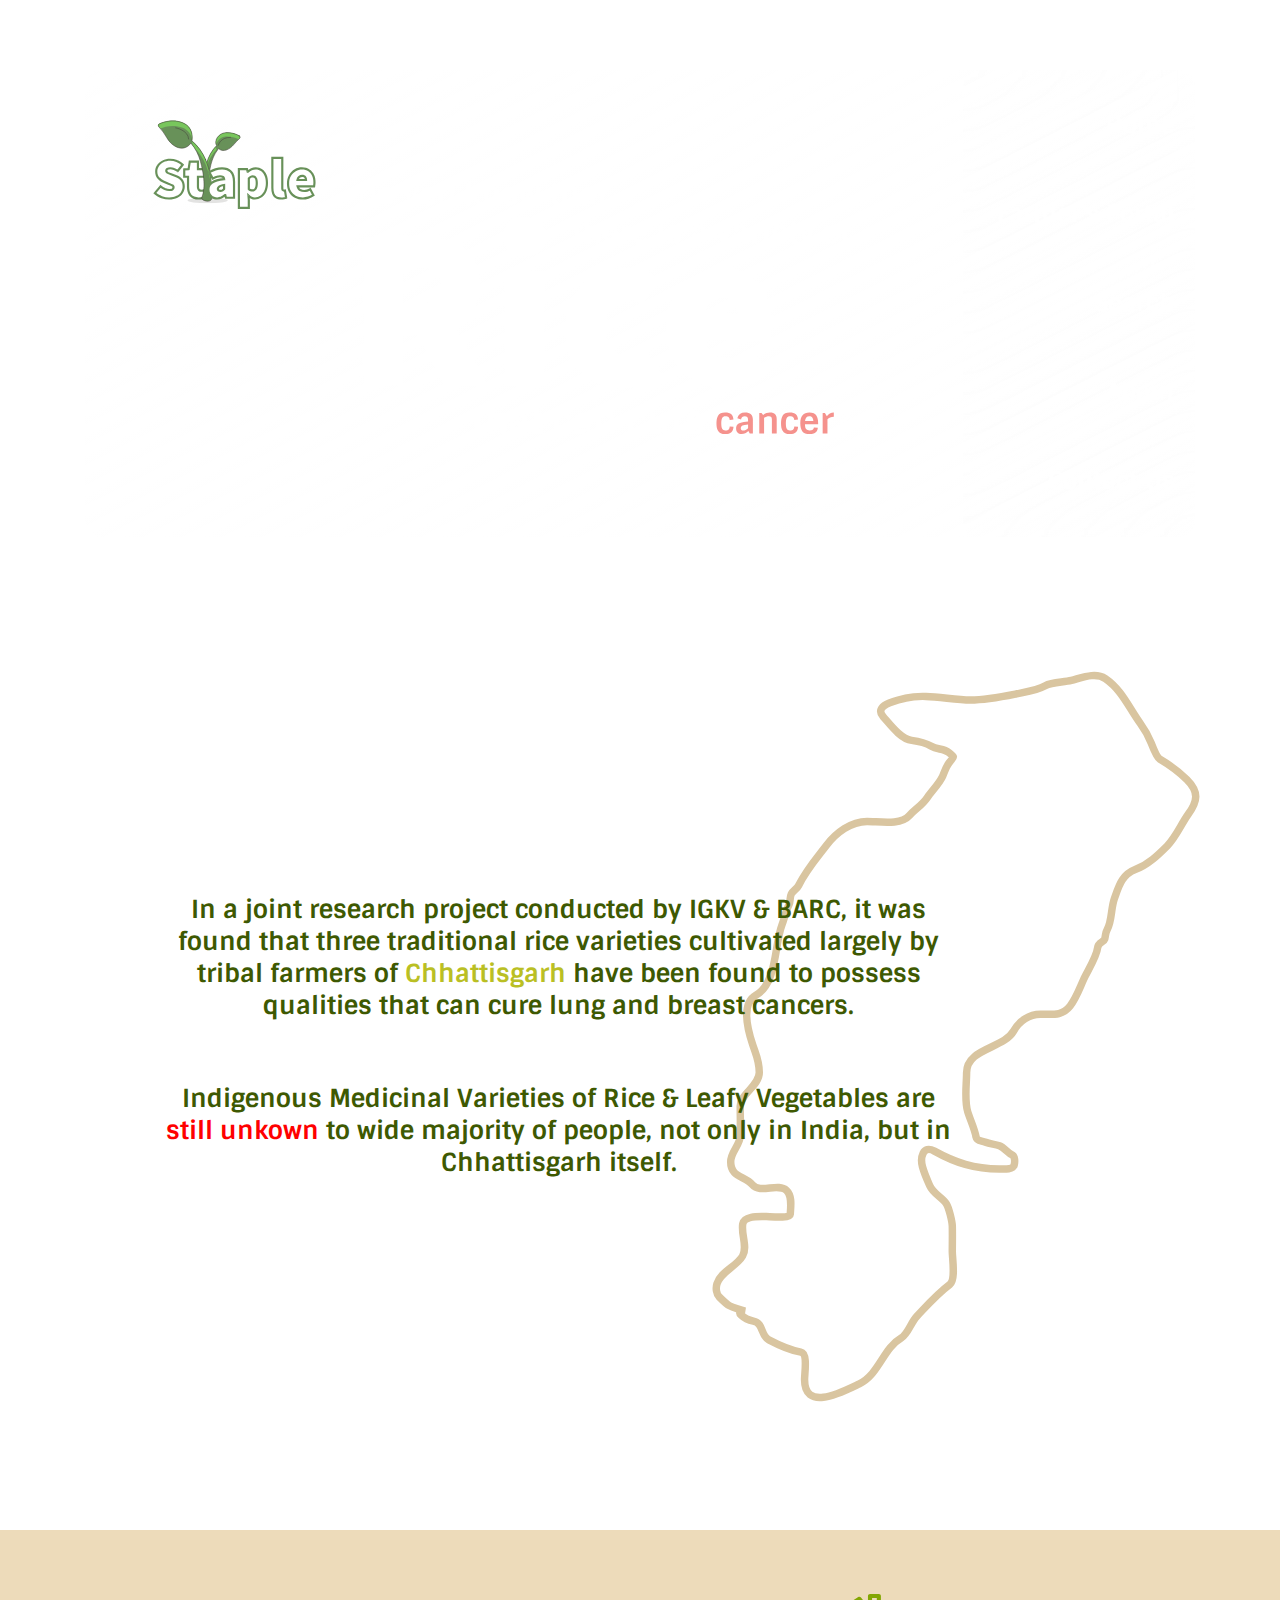
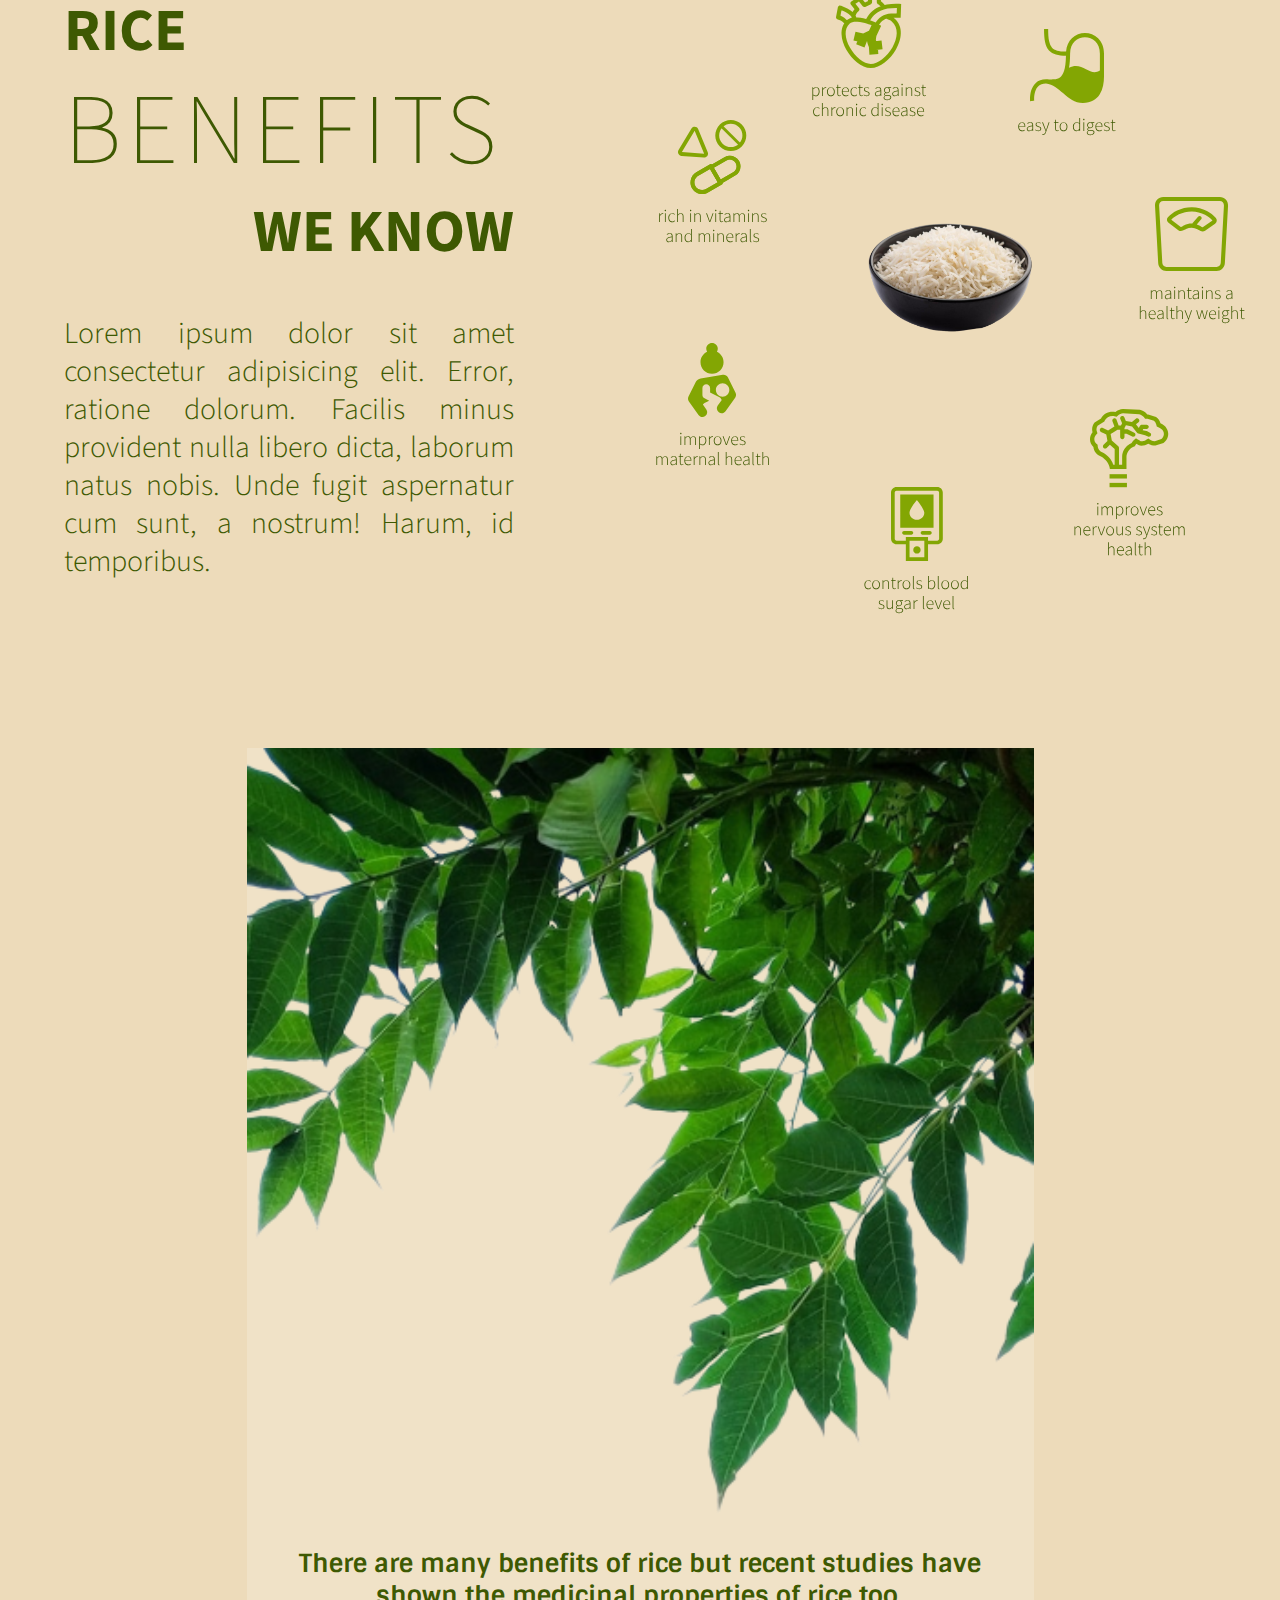
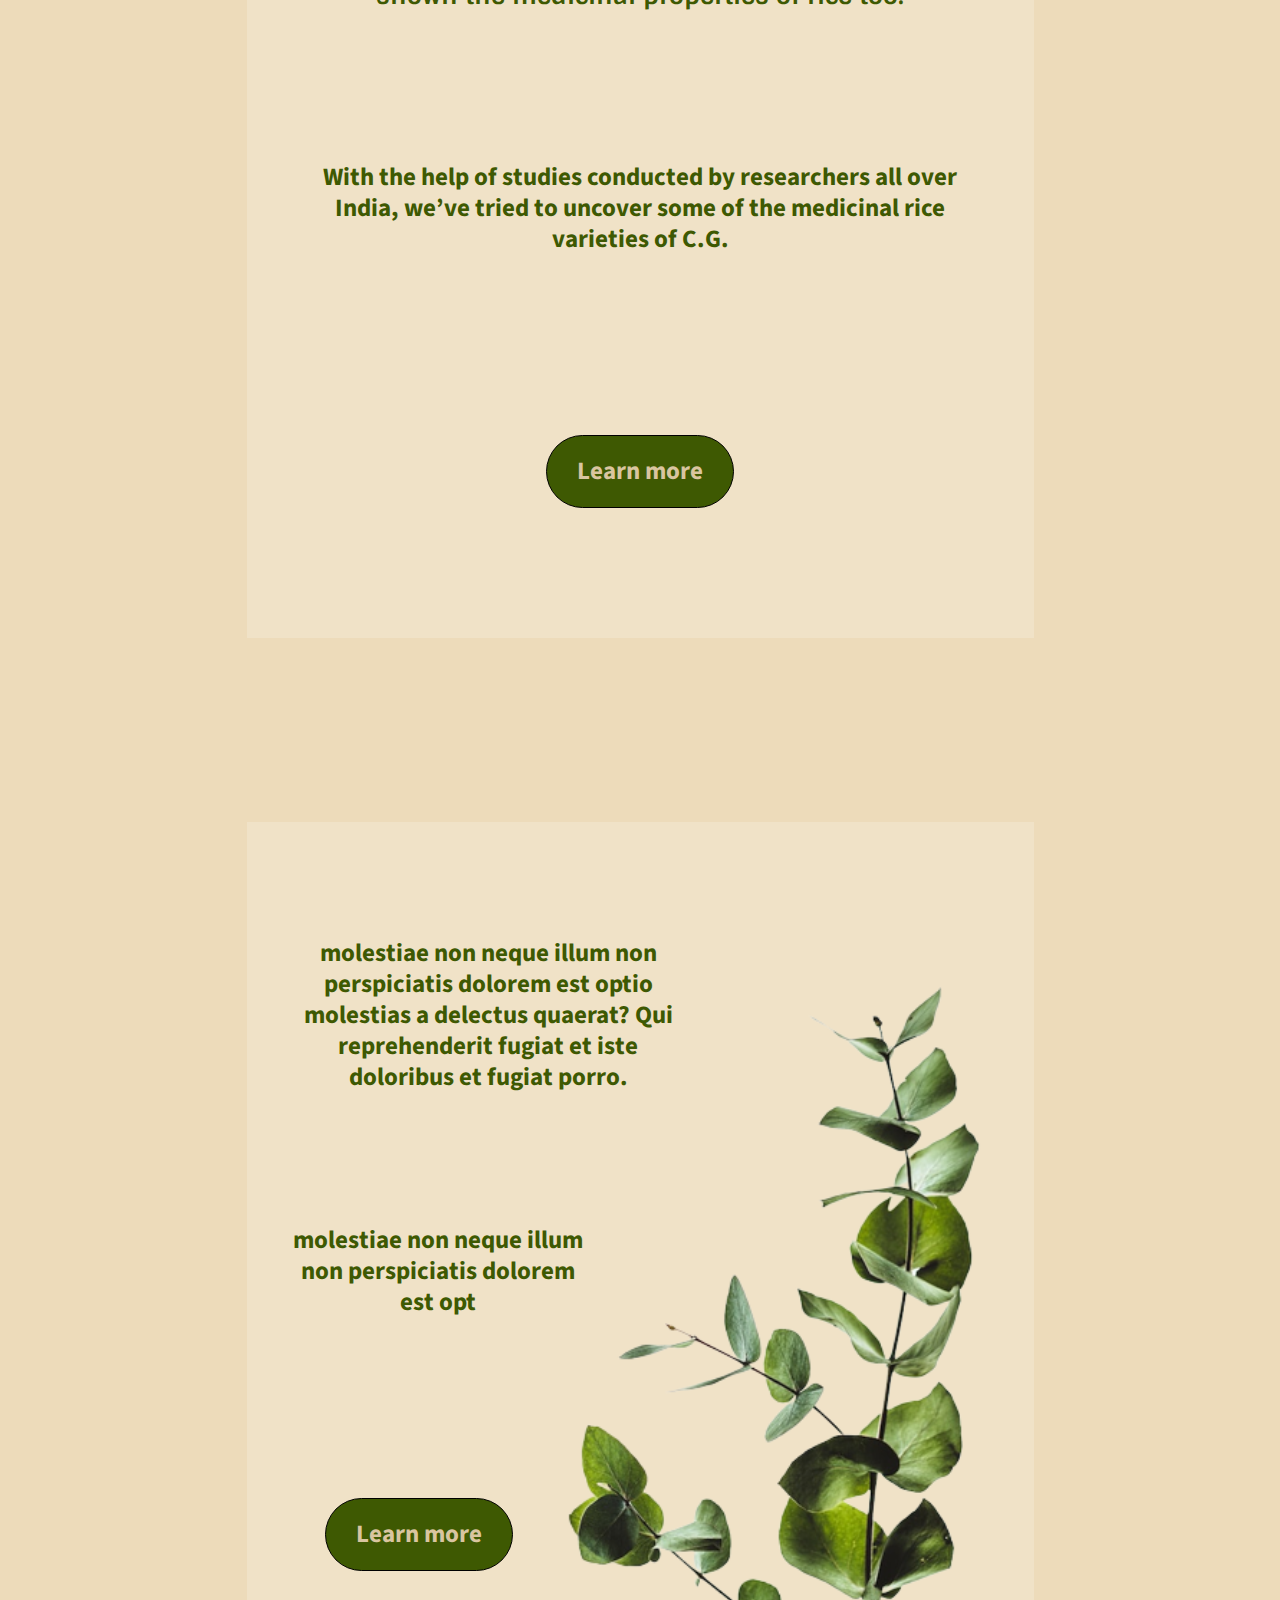
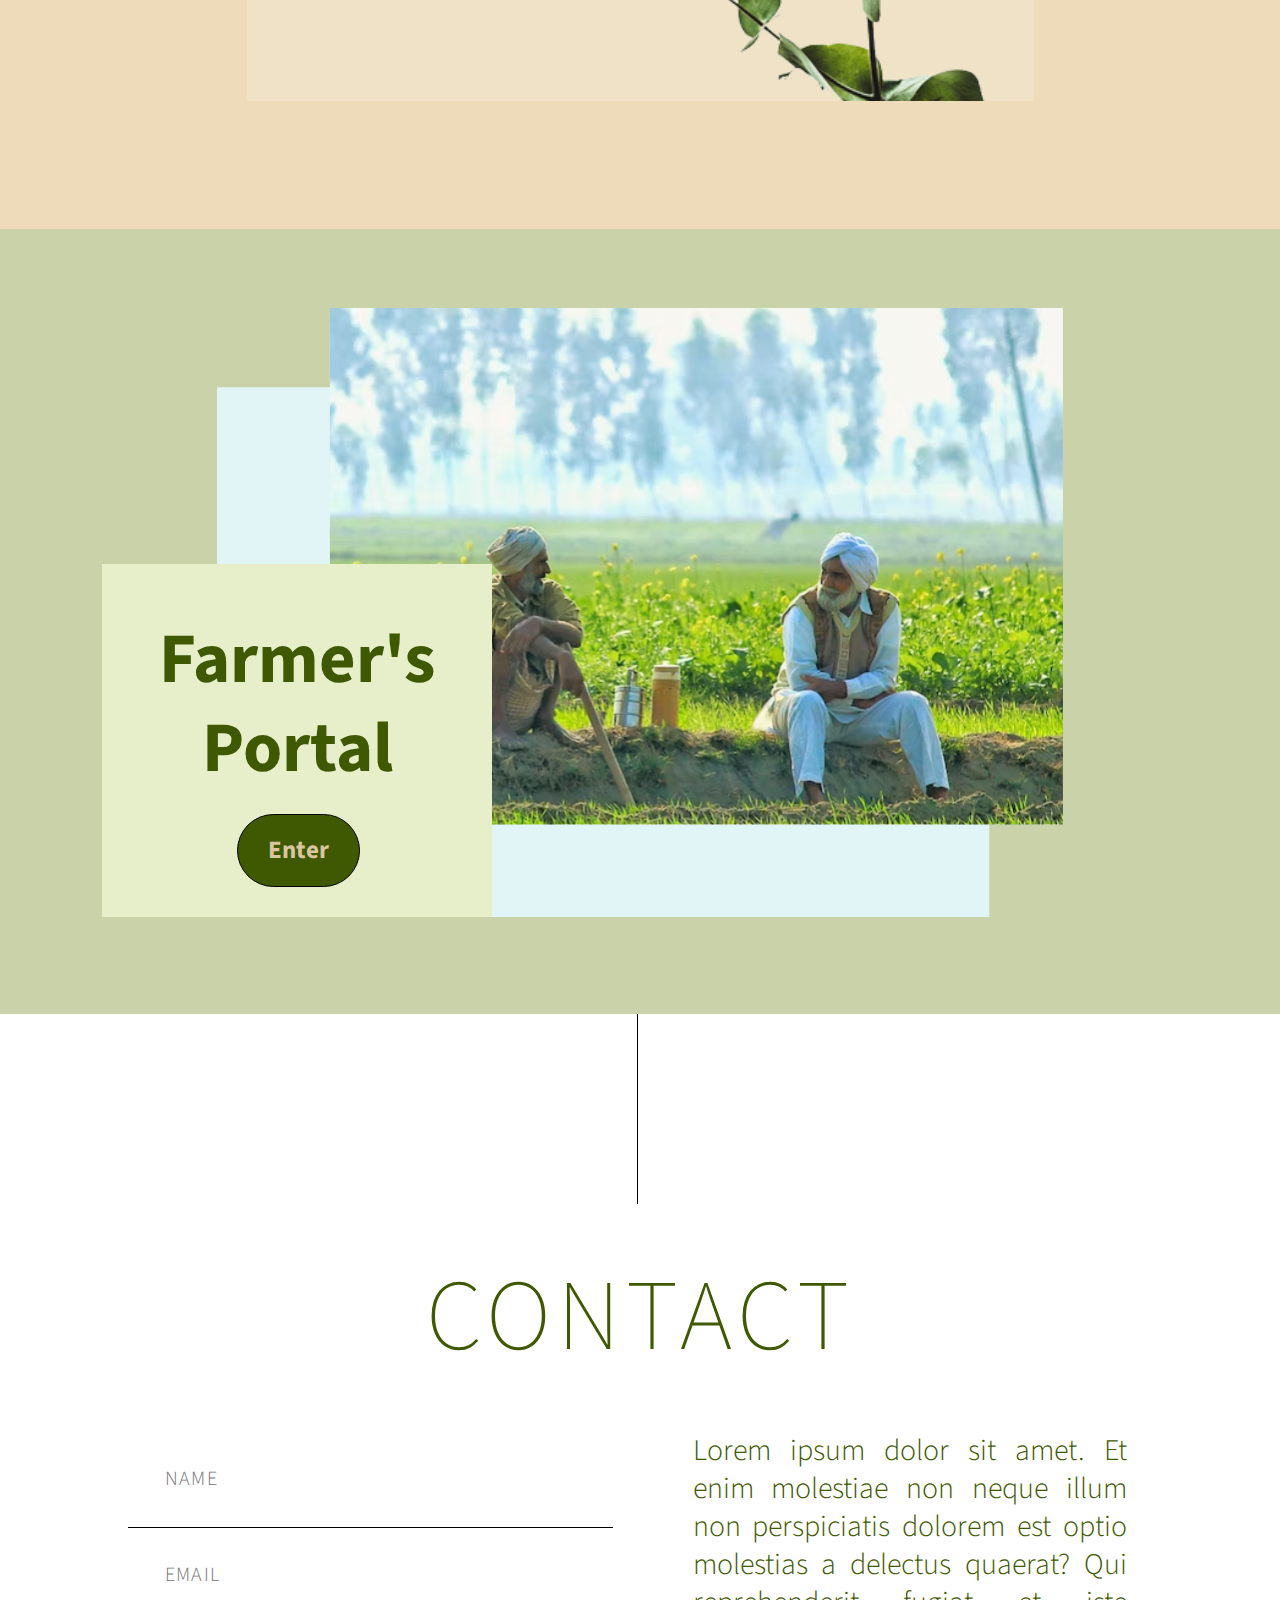
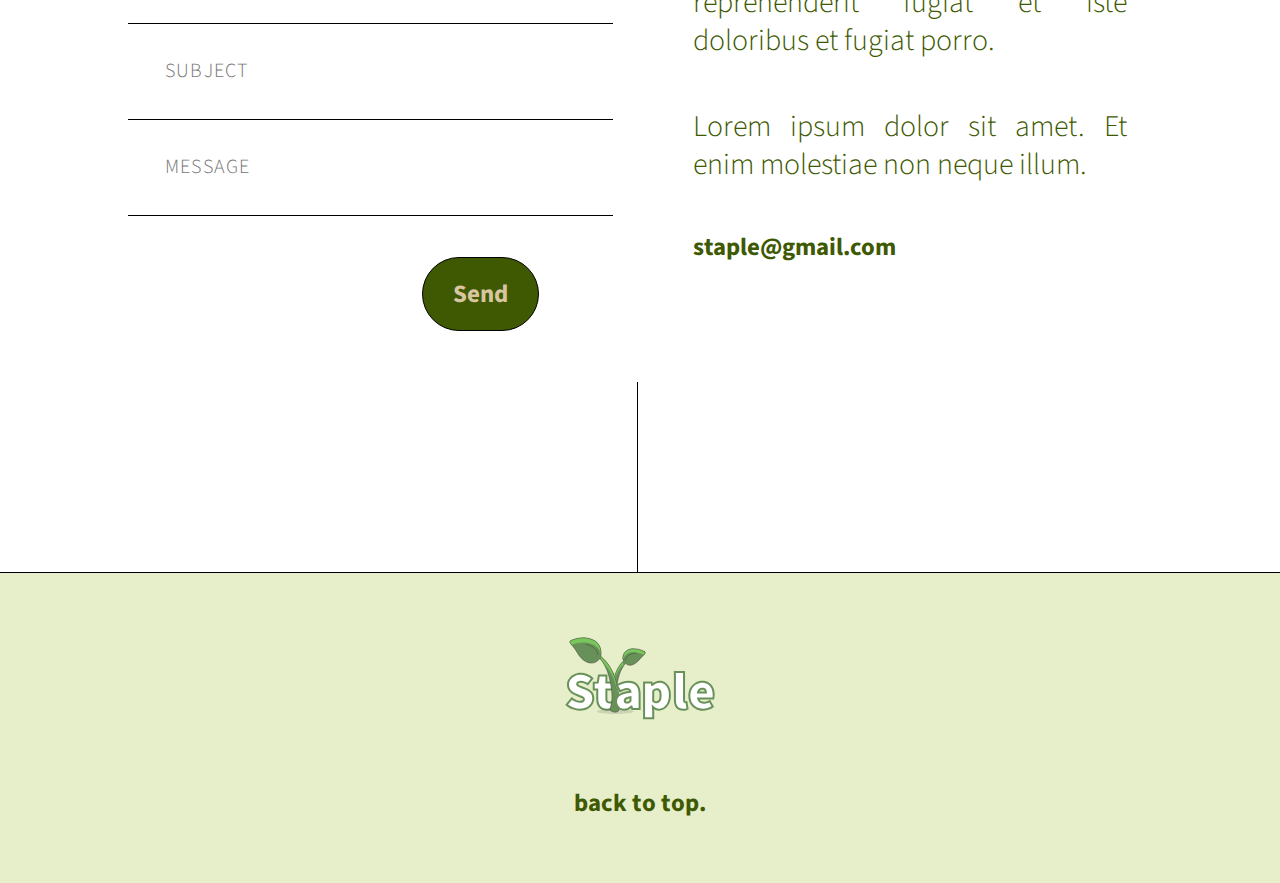
==== index.html @ 041068bc "Update index.html" ====
<!DOCTYPE html>
<html lang="en">
  <head>
    <meta charset="UTF-8" />
    <meta http-equiv="X-UA-Compatible" content="IE=edge" />
    <meta name="viewport" content="width=device-width, initial-scale=1.0" />
    <title>Staple</title>
    <link rel="stylesheet" href="style.css" />
  </head>
  <body>
    <header>
      <div class="header">
        <img src="images/main-icon.svg" alt="main-icon" class="main-icon" />
        <img src="/images/main-text.svg" alt="main-text" class="main-text" />
        <nav class="index-nav">
          <ul>
            <li><a href="#">Home</a></li>
            <li><a href="#">Farmer's Portal</a></li>
            <li><a href="#">Search</a></li>
            <li><a href="#">About</a></li>
            <li><a href="#">Contact Us</a></li>
          </ul>
        </nav>
      </div>
    </header>
    <section class="index-sec-1">
      <p>
        In a joint research project conducted by IGKV & BARC, it was found that
        three traditional rice varieties cultivated largely by tribal farmers of
        <span style="color: #babf24">Chhattisgarh</span> have been found to
        possess qualities that can cure lung and breast cancers.
      </p>
      <p>
        Indigenous Medicinal Varieties of Rice & Leafy Vegetables are
        <span style="color: #ff0000">still unkown</span> to wide majority of
        people, not only in India, but in Chhattisgarh itself.
      </p>
    </section>
    <section class="index-sec-2">
      <div>
        <h2>Rice</h2>
        <h3>Benefits</h3>
        <h2 style="text-align: right">We know</h2>
        <p>
          Lorem ipsum dolor sit amet consectetur adipisicing elit. Error,
          ratione dolorum. Facilis minus provident nulla libero dicta, laborum
          natus nobis. Unde fugit aspernatur cum sunt, a nostrum! Harum, id
          temporibus.
        </p>
      </div>
      <div>
        <img src="/images/benefits.svg" alt="benefits" />
        <img src="/images/rice-bowl.png" alt="rice-bowl" />
      </div>
    </section>
    <section class="index-sec-3">
      <div>
        <p>
          There are many benefits of rice but recent studies have shown the
          medicinal properties of rice too.
        </p>
        <p>
          With the help of studies conducted by researchers all over India,
          we’ve tried to uncover some of the medicinal rice varieties of C.G.
        </p>
        <a href="#" class="index-sec-3-btn"><button>Learn more</button></a>
      </div>
      <div>
        <p>
          molestiae non neque illum non perspiciatis dolorem est optio molestias
          a delectus quaerat? Qui reprehenderit fugiat et iste doloribus et
          fugiat porro.
        </p>
        <p>molestiae non neque illum non perspiciatis dolorem est opt</p>
        <a href="#" class="index-sec-3-btn" style="margin-left: 10%"
          ><button>Learn more</button></a
        >
      </div>
    </section>
    <section class="index-sec-4">
      <div>
        <h6>Farmer's Portal</h6>
        <a href="#" class="index-sec-4-btn"><button>Enter</button></a>
      </div>
    </section>
    <section class="index-sec-5">
      <div class="vl"></div>
      <h5>Contact</h5>
      <div class="contact-form">
        <form action="">
          <input type="text" placeholder="name" />
          <input type="email" placeholder="email" />
          <input type="text" placeholder="subject" />
          <input type="text" placeholder="message" />
          <button type="submit">Send</button>
        </form>
        <article>
          <p>
            Lorem ipsum dolor sit amet. Et enim molestiae non neque illum non
            perspiciatis dolorem est optio molestias a delectus quaerat? Qui
            reprehenderit fugiat et iste doloribus et fugiat porro.
          </p>
          <p>Lorem ipsum dolor sit amet. Et enim molestiae non neque illum.</p>
          <strong>staple@gmail.com</strong>
        </article>
      </div>
      <div class="vl"></div>
    </section>
    <section class="footer">
      <img src="/images/main-icon.svg" alt="main-icon" />
      <div>
        <a href="#">back to top.</a>
      </div>
    </section>
  </body>
</html>
---- style.css ----
@import url('https://fonts.googleapis.com/css2?family=Sintony:wght@400;700&family=Source+Sans+Pro:wght@200;300;400;600;700;900&display=swap');

/* font-family: 'Sintony', sans-serif;
font-family: 'Source Sans Pro', sans-serif; */

:root {
    --text-color: #3E5902;
    --cream-bg: #EDDBBA;
    --text-font-sans-pro: 'Source Sans Pro', sans-serif;
    --text-font-sintony: 'Sintony', sans-serif;
    --green-bg: #CAD2AA;
    --light-green-bg: #E6EECA;
}

* {
    margin: 0;
    padding: 0;
}

html {
    box-sizing: border-box;
    color: var(--text-color);
    overflow-x: hidden;
    scroll-behavior: smooth;
}

header {
    background-image: url(https://images.unsplash.com/photo-1621394988863-117a9fc6e77f?ixlib=rb-1.2.1&ixid=MnwxMjA3fDB8MHxwaG90by1wYWdlfHx8fGVufDB8fHx8&auto=format&fit=crop&w=1032&q=80);
    background-repeat: no-repeat;
    background-size: cover;
    background-position: center;
    padding: 70px 85px;
    margin-bottom: 5%;
}

.header {
    background: linear-gradient(152.97deg, rgba(255, 255, 255, 0.2) 0%, rgba(255, 255, 255, 0) 100%);
    backdrop-filter: blur(21px);
    border-radius: 16px;
    display: flex;
    justify-content: space-around;
    padding-left: 38px;
    padding-right: 0;
    align-items: flex-start;
}

.main-icon {
    flex-grow: 0.5;
    padding: 50px 30px;
}

.main-text {
    flex-grow: 4;
    align-self: center;
    margin: 0 auto;
}

.index-nav {
    background: linear-gradient(152.97deg, rgba(255, 255, 255, 0.2) 0%, rgba(255, 255, 255, 0) 100%);
    backdrop-filter: blur(21px);
    border-radius: 16px;
    flex-grow: 1;
    width: 207px;
    justify-items: right;
}

.index-nav ul,
.med-rice-nav ul,
.portal-header nav ul {
    display: grid;
    list-style: none;
    grid-gap: 58px;
    text-align: right;
    padding: 40px 20px 40px 0;
}

.index-nav a,
.med-rice-nav a,
.portal-header a {
    text-decoration: none;
    color: #ffffff;
    font-family: var(--text-font-sintony);
    font-style: normal;
    font-weight: 700;
    font-size: 23.5576px;
    line-height: 31px;
}


.index-nav a:hover,
.med-rice-nav a:hover,
.portal-header a:hover {
    font-size: 25px;
}

.index-sec-1 {
    font-family: var(--text-font-sintony);
    font-style: normal;
    font-weight: 700;
    font-size: 24.7231px;
    line-height: 32px;
    text-align: center;
    background: url(/images/cg-map.svg);
    background-repeat: no-repeat;
    background-size: contain;
    background-position: 712px;
    padding: 15% 10%;
    margin-bottom: 10%;
}

.index-sec-1 p {
    padding: 3%;
    max-width: 800px;
}

.index-sec-2 {
    display: flex;
    justify-content: space-between;
    background-color: var(--cream-bg);
    padding: 5%;
    padding-right: 2%;
    font-family: var(--text-font-sans-pro);
}

.index-sec-2 div:first-child {
    padding-right: 5%;
}

.index-sec-2 h2 {
    font-style: normal;
    font-weight: 700;
    font-size: 60px;
    line-height: 75px;
    text-transform: uppercase;
}

.index-sec-2 h3 {
    font-style: normal;
    font-weight: 200;
    font-size: 100px;
    line-height: 126px;
    letter-spacing: 0.06em;
    text-transform: uppercase;
}

.index-sec-2 p {
    font-style: normal;
    font-weight: 300;
    font-size: 30px;
    line-height: 38px;
    text-align: justify;
    padding-top: 10%;
    max-width: 450px;
}

img[alt="benefits"] {
    min-width: 500px;
    height: auto;
    width: 100%;
}

img[alt="rice-bowl"] {
    position: absolute;
    top: 190px;
    left: 170px;
    width: 264px;
    height: auto;
    /* 
    use this with media queries
    top: 140px;
    left: 110px;
    width: 264px;
    height: auto; */
    animation-name: float;
    animation-timing-function: ease-in-out;
    animation-duration: 3s;
    animation-iteration-count: infinite;
}

@keyframes float {
    0% {
        transform: translate(0, 0px);
    }

    50% {
        transform: translate(0, 15px);
    }

    100% {
        transform: translate(0, -0px);
    }
}


.index-sec-2 div:last-child {
    position: relative;
}

.index-sec-3 {
    background-color: var(--cream-bg);
    font-family: var(--text-font-sans-pro);
    padding: 5% 0 10% 0;
}

.index-sec-3 div:first-child {
    background: url(/images/med-rice-intro.svg);
    background-repeat: no-repeat;
    background-position-x: center;
    margin: auto;
    max-width: 787px;
    background-color: rgba(255, 255, 255, 0.2);
    display: grid;
    grid-gap: 50px;
    margin-bottom: 184px;
}

.index-sec-3 div:last-child {
    background: url(/images/bhaji-intro.svg);
    background-repeat: no-repeat;
    background-position-x: right;
    background-position-y: bottom;
    background-size: contain;
    margin: auto;
    max-width: 787px;
    background-color: rgba(255, 255, 255, 0.2);
    display: grid;
    grid-gap: 50px;
}

.index-sec-3 div:first-child p:first-child {
    font-style: normal;
    font-weight: 700;
    font-size: 24.72px;
    line-height: 32px;
    text-align: center;
    font-family: var(--text-font-sintony);
    padding: 0 5%;
    padding-top: 800px;
}

.index-sec-3 div:last-child p:first-child {
    font-style: normal;
    font-weight: 700;
    font-size: 25px;
    line-height: 31px;
    text-align: center;
    max-width: 405px;
    font-family: var(--text-font-sans-pro);
    padding: 0 5%;
    padding-top: 116px;
}

.index-sec-3 div:first-child p:nth-child(2) {
    font-style: normal;
    font-weight: 700;
    font-size: 25px;
    line-height: 31px;
    text-align: center;
    font-family: var(--text-font-sans-pro);
    padding: 100px 8% 130px 8%;
}

.index-sec-3 div:last-child p:nth-child(2) {
    font-style: normal;
    font-weight: 700;
    font-size: 25px;
    line-height: 31px;
    max-width: 305px;
    text-align: center;
    font-family: var(--text-font-sans-pro);
    padding: 82px 5% 130px 5%;
}

.index-sec-3-btn {
    margin: auto;
    padding-bottom: 130px;
}

.index-sec-3-btn button:hover {
    cursor: pointer;
    opacity: 80%;
}

.index-sec-3-btn button,
.index-sec-4 button,
.index-sec-5 button {
    font-style: normal;
    font-weight: 700;
    font-size: 25px;
    line-height: 31px;
    text-align: center;
    font-family: var(--text-font-sans-pro);
    color: #D9C5A0;
    background: var(--text-color);
    border: 1px solid #000000;
    border-radius: 66px;
    padding: 20px 30px;
}

.index-sec-4 {
    background: url(/images/portal-intro.svg);
    background-color: var(--green-bg);
    background-repeat: no-repeat;
    background-position: center;
    background-size: contain;
    border-top: 79px solid #CAD2AA;
    border-bottom: 97px solid #CAD2AA;
}

.index-sec-4 div {
    background-color: var(--light-green-bg);
    width: fit-content;
    margin-left: 8%;
    margin-top: 20%;
    height: 353px;
}

.index-sec-4 h6 {
    font-style: normal;
    font-weight: 700;
    font-size: 70.8px;
    line-height: 89px;
    text-align: center;
    font-family: var(--text-font-sans-pro);
    padding: 52px 49px 20px 49px;
    max-width: 292px;
}

.index-sec-4 a {
    margin: auto;
    margin-bottom: 37px;

}

.index-sec-4-btn button:hover {
    opacity: 80%;
    cursor: pointer;
}

.index-sec-4-btn {
    padding-left: 135px;
}

.vl {
    border-left: 1px solid black;
    height: 190px;
    position: relative;
    left: 50%;
    margin-left: -3px;
    top: 0;
}

.index-sec-5 {
    margin: auto;
    padding: 0 10%;
}

.index-sec-5 h5 {
    font-style: normal;
    font-family: var(--text-font-sans-pro);
    text-align: center;
    padding: 5% 0;
    font-weight: 200;
    font-size: 100px;
    line-height: 126px;
    letter-spacing: 0.06em;
    text-transform: uppercase;
}

.index-sec-5 article {
    width: 434px;
}

.index-sec-5 article p {
    font-style: normal;
    font-weight: 300;
    font-size: 30px;
    line-height: 38px;
    text-align: justify;
    font-family: var(--text-font-sans-pro);
    padding-bottom: 48px;
}

.contact-form {
    display: flex;
    gap: 15%;
    padding-bottom: 5%;
}

input {
    background: transparent;
    border: none;
    border-bottom: 1px solid black;
    outline: none;
    padding: 9%;
    font-size: large;
    width: 411px;
    display: block;
    /* margin-bottom: 3%; */
}

::placeholder {
    font-style: normal;
    font-weight: 300;
    font-size: 20px;
    line-height: 25px;
    letter-spacing: 0.06em;
    text-transform: uppercase;
    font-family: var(--text-font-sans-pro)
}

.index-sec-5 button:hover {
    cursor: pointer;
    opacity: 80%;
}

.contact-form button {
    padding-top: 5%;
    margin-top: 10%;
    float: right;
}

.index-sec-5 article strong {
    font-style: normal;
    font-weight: 700;
    font-size: 24.8px;
    line-height: 31px;
    text-transform: lowercase;
    font-family: var(--text-font-sans-pro);
}

.footer {
    background-color: var(--light-green-bg);
    border-top: 1px solid black;
}

.footer img {
    display: block;
    margin-left: auto;
    margin-right: auto;
    padding: 5% 0;
}

.footer div {
    display: flex;
    justify-content: space-around;
    padding: 0 0 5% 0;
}

.footer div a {
    font-style: normal;
    font-weight: 700;
    font-size: 24.8px;
    line-height: 31px;
    text-decoration-line: underline;
    text-transform: lowercase;
    font-family: var(--text-font-sans-pro);
    text-decoration: none;
    color: var(--text-color);
}

.footer div a:hover {
    text-decoration: underline;
}

/* medicinal rice varieties page */

.med-rice-header {
    display: flex;
    justify-content: space-between;
    align-items: flex-start;
    padding: 5%;
}

.med-rice-nav ul li a {
    color: #000000;
}

.med-rice-nav {
    position: fixed;
    left: 1007px;
    width: 207px;
    justify-items: right;
}

.med-rice-main-img {
    display: block;
    margin-left: auto;
    margin-right: auto;
    padding: 30% 0 5% 0;
}

/* portal page */

.portal-header {
    display: flex;
    justify-content: space-around;
    padding: 3%;
}

.portal-header a {
    color: var(--text-color);
}

.portal-nav {
    width: 207px;
    justify-items: right;
}

img[alt='portal-intro'] {
    max-width: 100%;
    height: auto;
}

.portal-header img:first-child {
    align-self: flex-start;
}

.portal-info {
    font-style: normal;
    font-weight: 300;
    font-size: 30px;
    line-height: 38px;
    text-align: justify;
    color: var(--text-color);
    font-family: var(--text-font-sans-pro);
    padding: 100px 208px;
}

/* leafy vegetables page  */

.leaf-veg-sec1, .leaf-veg-sec2 {
    background-color: #F1E2C8;
    max-width: 787px;
    margin-top: 500px;
    margin-left: 15%;
}

.leaf-veg-sec2{
    margin-top: 178px;
    background: url(/images/leaf-veg-sec2-pic.svg);
    background-repeat: no-repeat;
    background-color: #F1E2C8;

}

.leaf-veg-sec1 p:first-child {
    font-style: normal;
    font-weight: 700;
    font-size: 30px;
    line-height: 38px;
    font-family: var(--text-font-sans-pro);
    padding: 5%;
}

.leaf-veg-sec1 p:nth-child(2) {
    font-family: var(--text-font-sans-pro);
    font-style: normal;
    font-weight: 900;
    font-size: 100px;
    line-height: 126px;
    padding: 0 5%;
}

.leaf-veg-sec1 p:nth-child(3),
.leaf-veg-sec1 p:nth-child(4) {
    font-style: normal;
    font-weight: 400;
    font-size: 30px;
    line-height: 38px;
    font-family: var(--text-font-sans-pro);
    padding: 0 5% 5% 5%;
    max-width: 571px;
}

.leaf-veg-sec2 p{
    font-style: normal;
font-weight: 600;
font-size: 30px;
line-height: 54px;
font-family: var(--text-font-sans-pro);
padding: 140px 2% 140px 37%;
max-width: 420px;
}
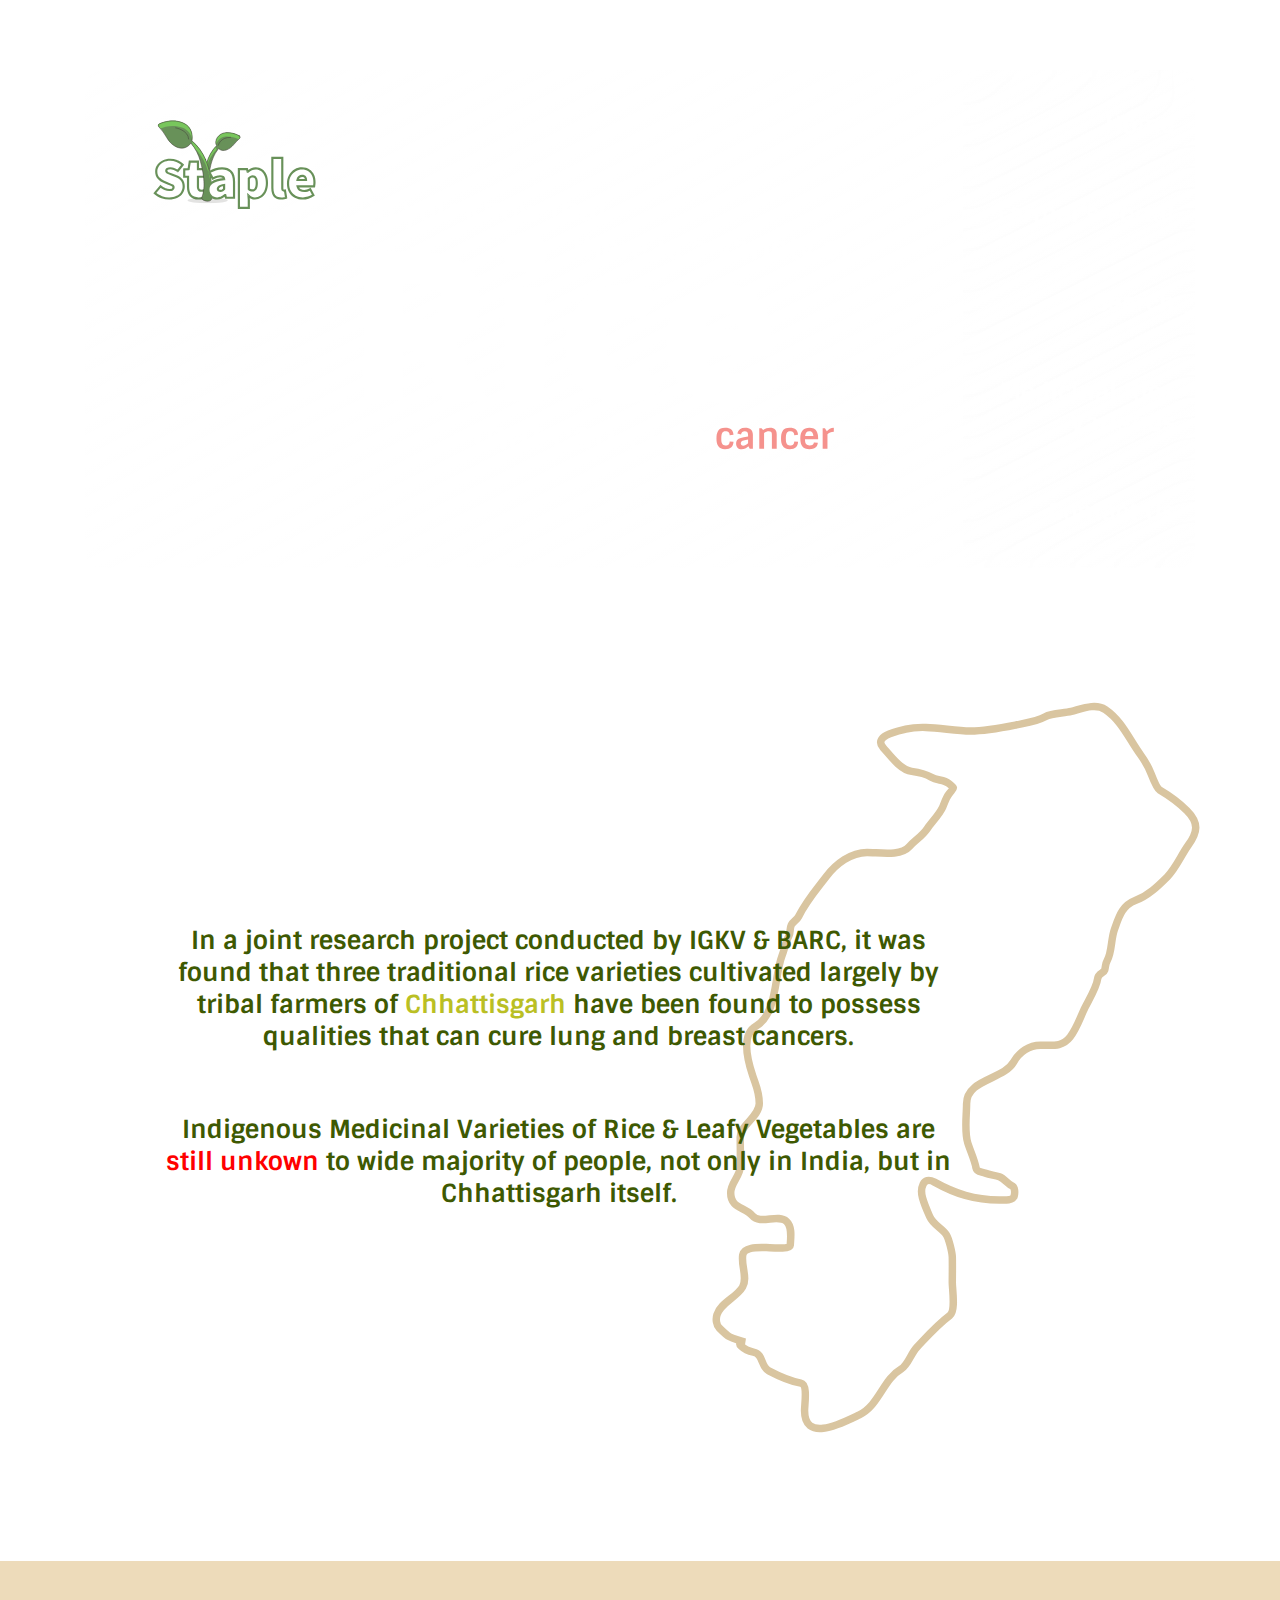
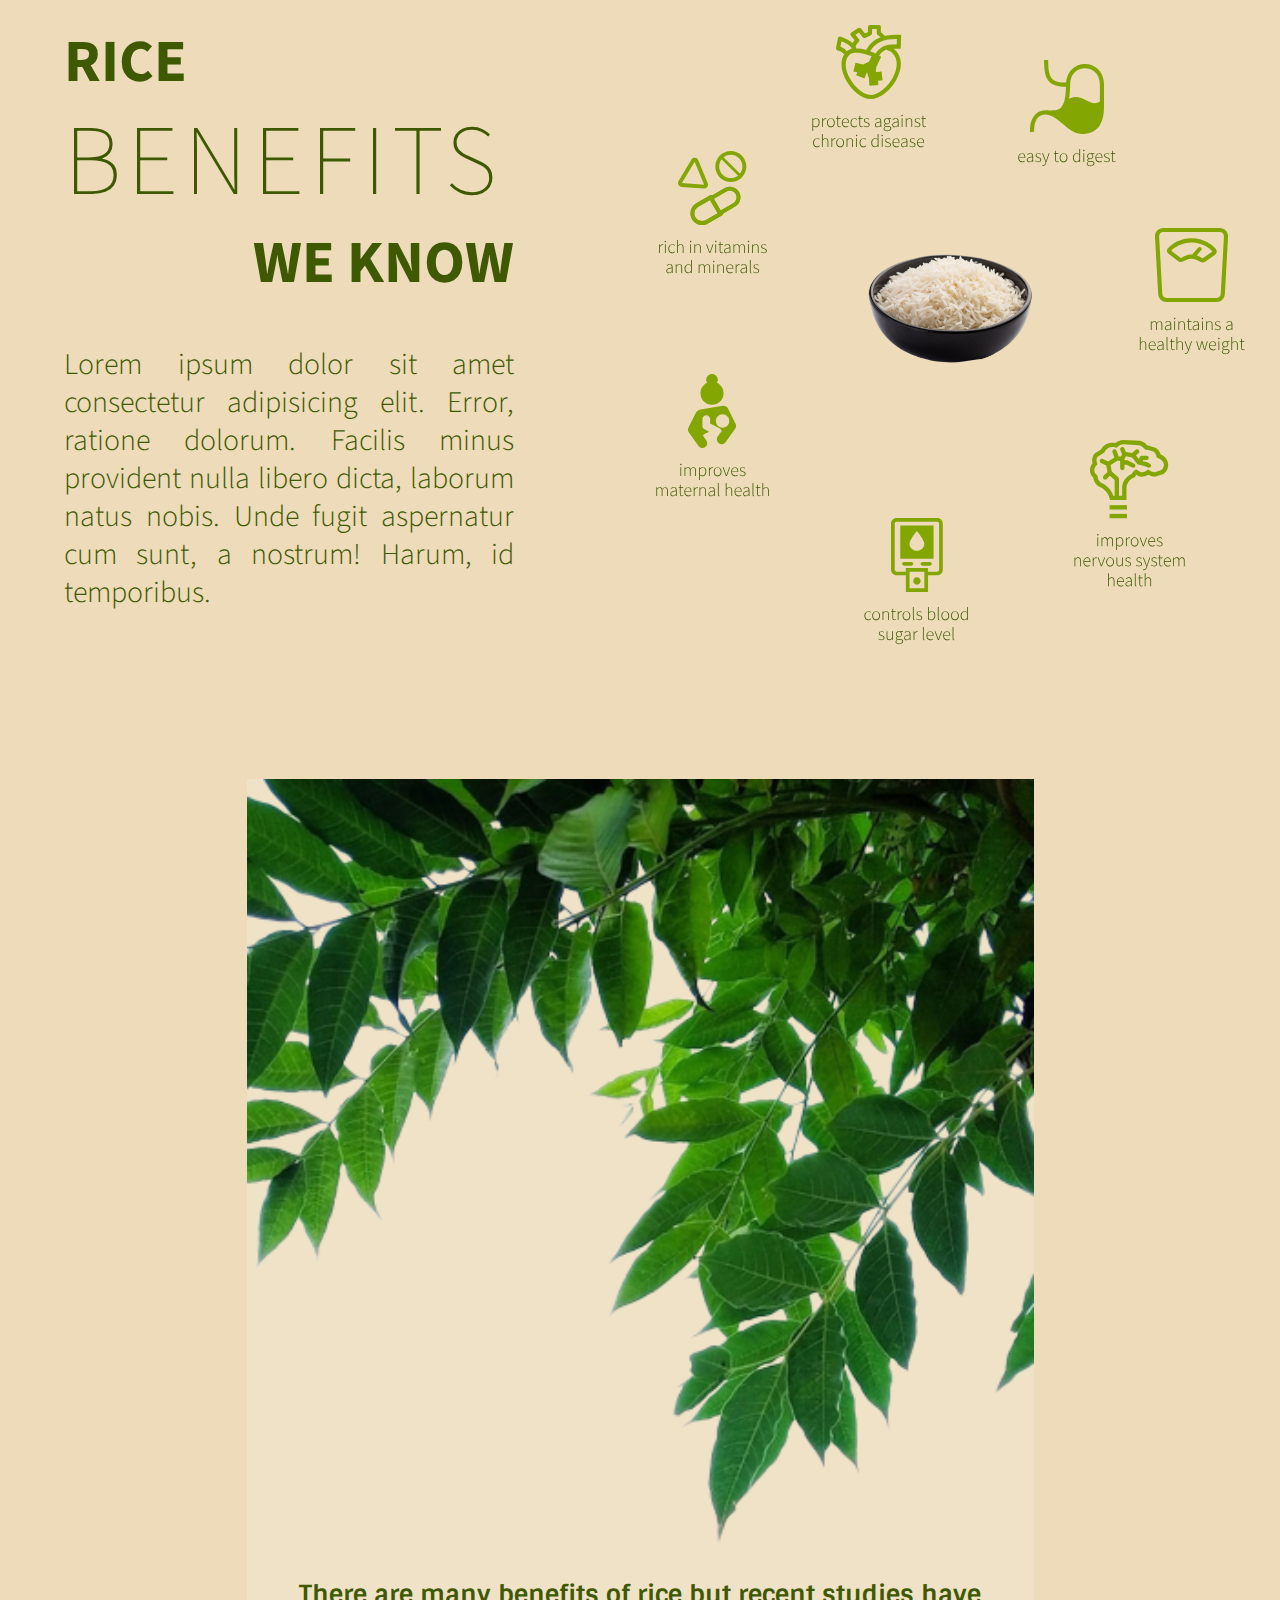
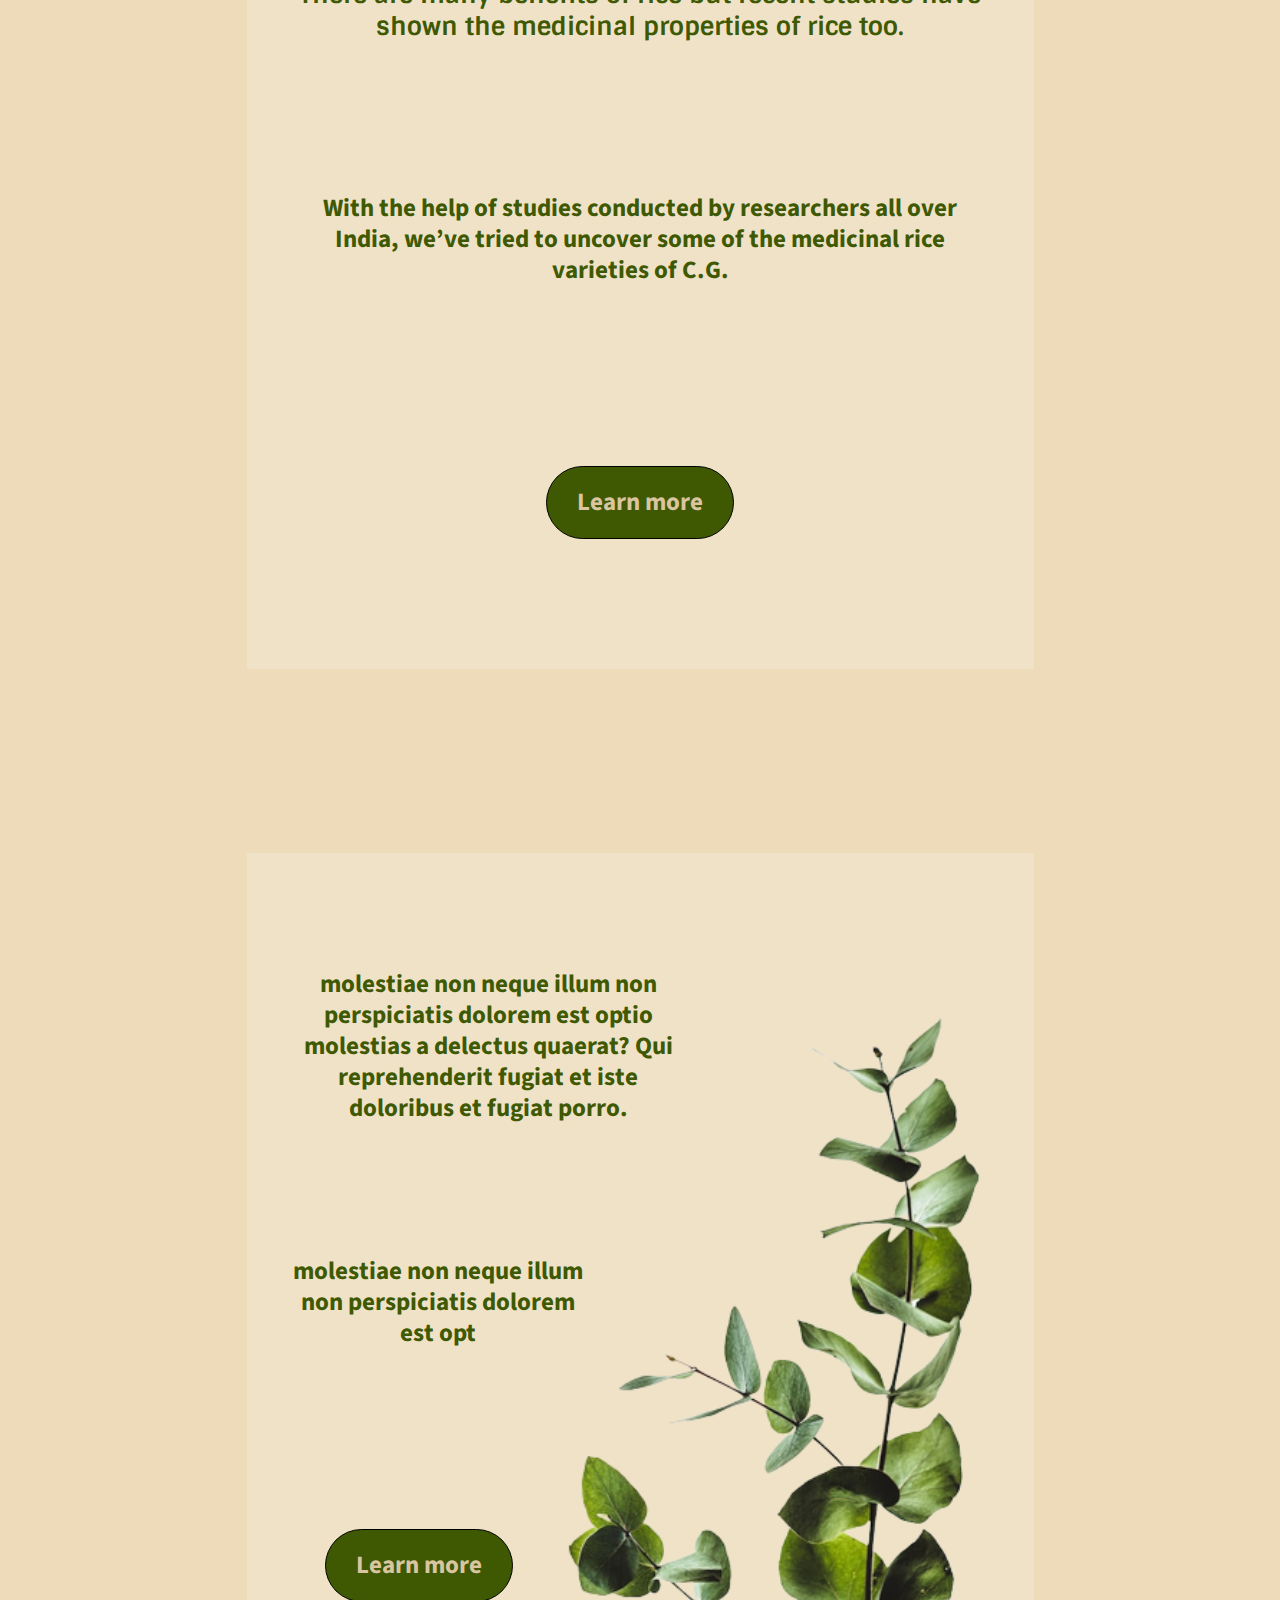
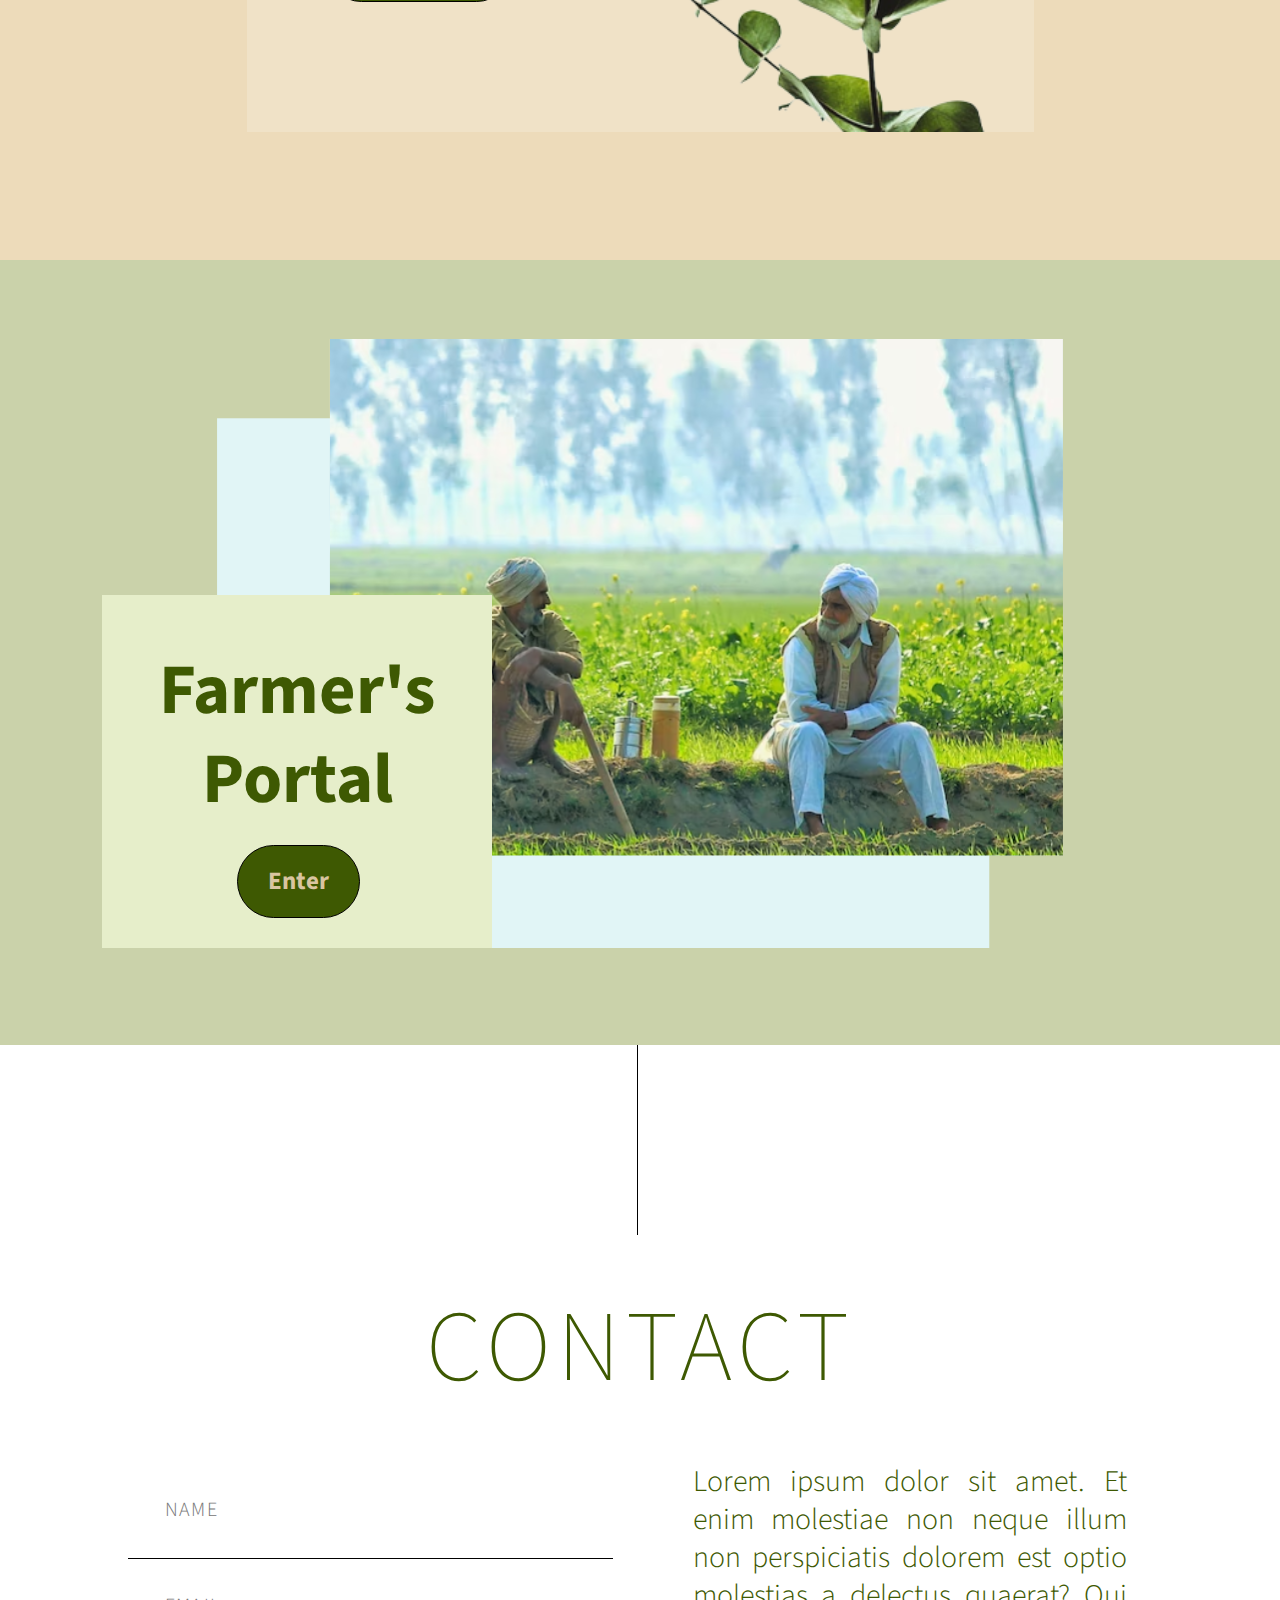
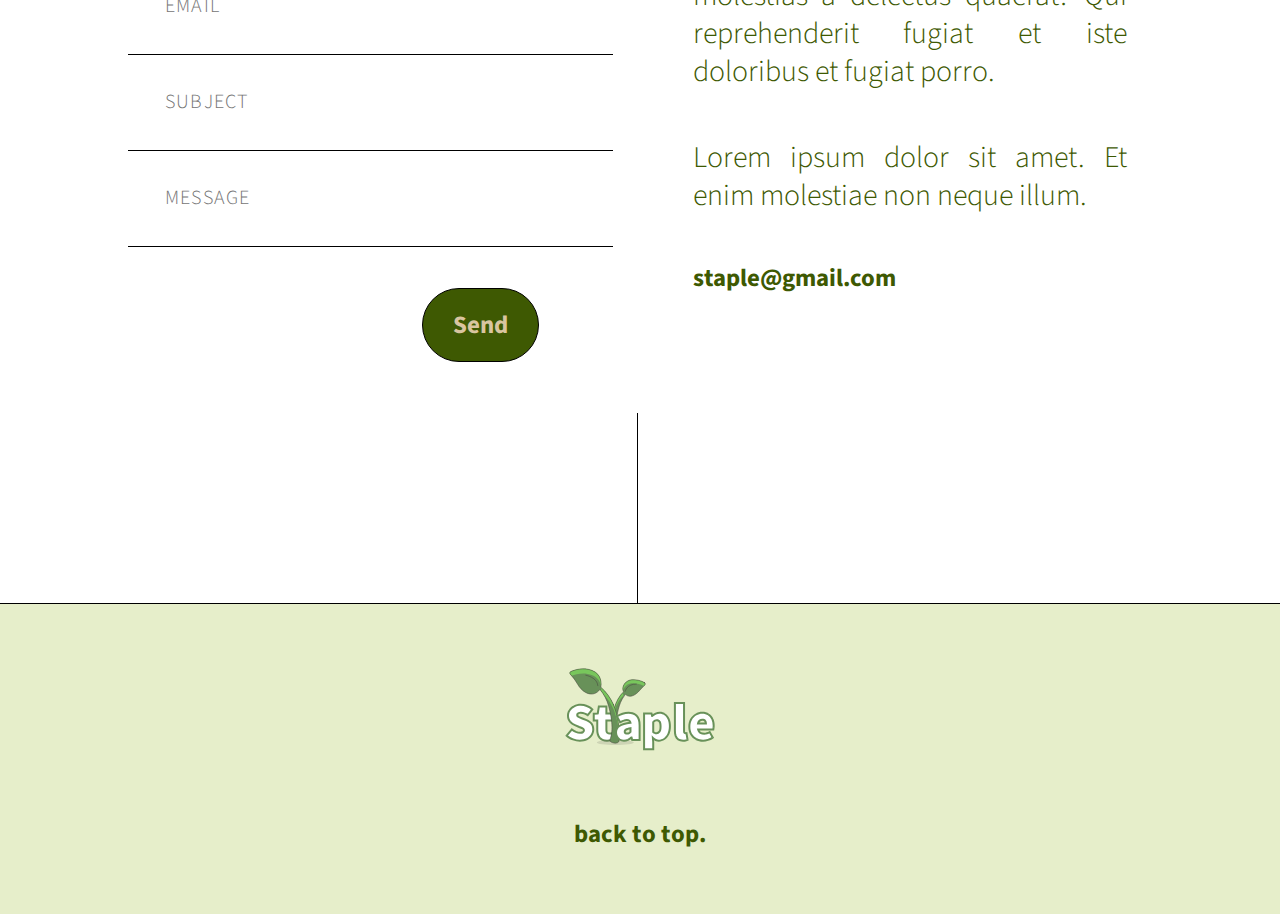
==== commit 2d29a599: "added the php code and loaded the images." ====
--- a/index.html
+++ b/index.html
@@ -9,15 +9,15 @@
   </head>
   <body>
     <header>
-      <div class="header">
+      <div class="header" id="top">
         <img src="images/main-icon.svg" alt="main-icon" class="main-icon" />
-        <img src="/images/main-text.svg" alt="main-text" class="main-text" />
+        <img src="images/main-text.svg" alt="main-text" class="main-text" />
         <nav class="index-nav">
           <ul>
             <li><a href="#">Home</a></li>
             <li><a href="#">Farmer's Portal</a></li>
             <li><a href="#">Search</a></li>
-            <li><a href="#">About</a></li>
+            <li><a href="#">Medicinal Rice Varieties</a></li>
             <li><a href="#">Contact Us</a></li>
           </ul>
         </nav>
@@ -49,8 +49,8 @@
         </p>
       </div>
       <div>
-        <img src="/images/benefits.svg" alt="benefits" />
-        <img src="/images/rice-bowl.png" alt="rice-bowl" />
+        <img src="images/benefits.svg" alt="benefits" />
+        <img src="images/rice-bowl.png" alt="rice-bowl" />
       </div>
     </section>
     <section class="index-sec-3">
@@ -107,9 +107,9 @@
       <div class="vl"></div>
     </section>
     <section class="footer">
-      <img src="/images/main-icon.svg" alt="main-icon" />
+      <img src="images/main-icon.svg" alt="main-icon" />
       <div>
-        <a href="#">back to top.</a>
+        <a href="#top">back to top.</a>
       </div>
     </section>
   </body>
--- a/style.css
+++ b/style.css
@@ -100,7 +100,7 @@
     font-size: 24.7231px;
     line-height: 32px;
     text-align: center;
-    background: url(/images/cg-map.svg);
+    background: url(images/cg-map.svg);
     background-repeat: no-repeat;
     background-size: contain;
     background-position: 712px;
@@ -203,7 +203,7 @@
 }
 
 .index-sec-3 div:first-child {
-    background: url(/images/med-rice-intro.svg);
+    background: url(images/med-rice-intro.svg);
     background-repeat: no-repeat;
     background-position-x: center;
     margin: auto;
@@ -215,7 +215,7 @@
 }
 
 .index-sec-3 div:last-child {
-    background: url(/images/bhaji-intro.svg);
+    background: url(images/bhaji-intro.svg);
     background-repeat: no-repeat;
     background-position-x: right;
     background-position-y: bottom;
@@ -298,7 +298,7 @@
 }
 
 .index-sec-4 {
-    background: url(/images/portal-intro.svg);
+    background: url(images/portal-intro.svg);
     background-color: var(--green-bg);
     background-repeat: no-repeat;
     background-position: center;
@@ -538,7 +538,7 @@
 
 .leaf-veg-sec2{
     margin-top: 178px;
-    background: url(/images/leaf-veg-sec2-pic.svg);
+    background: url(images/leaf-veg-sec2-pic.svg);
     background-repeat: no-repeat;
     background-color: #F1E2C8;
 
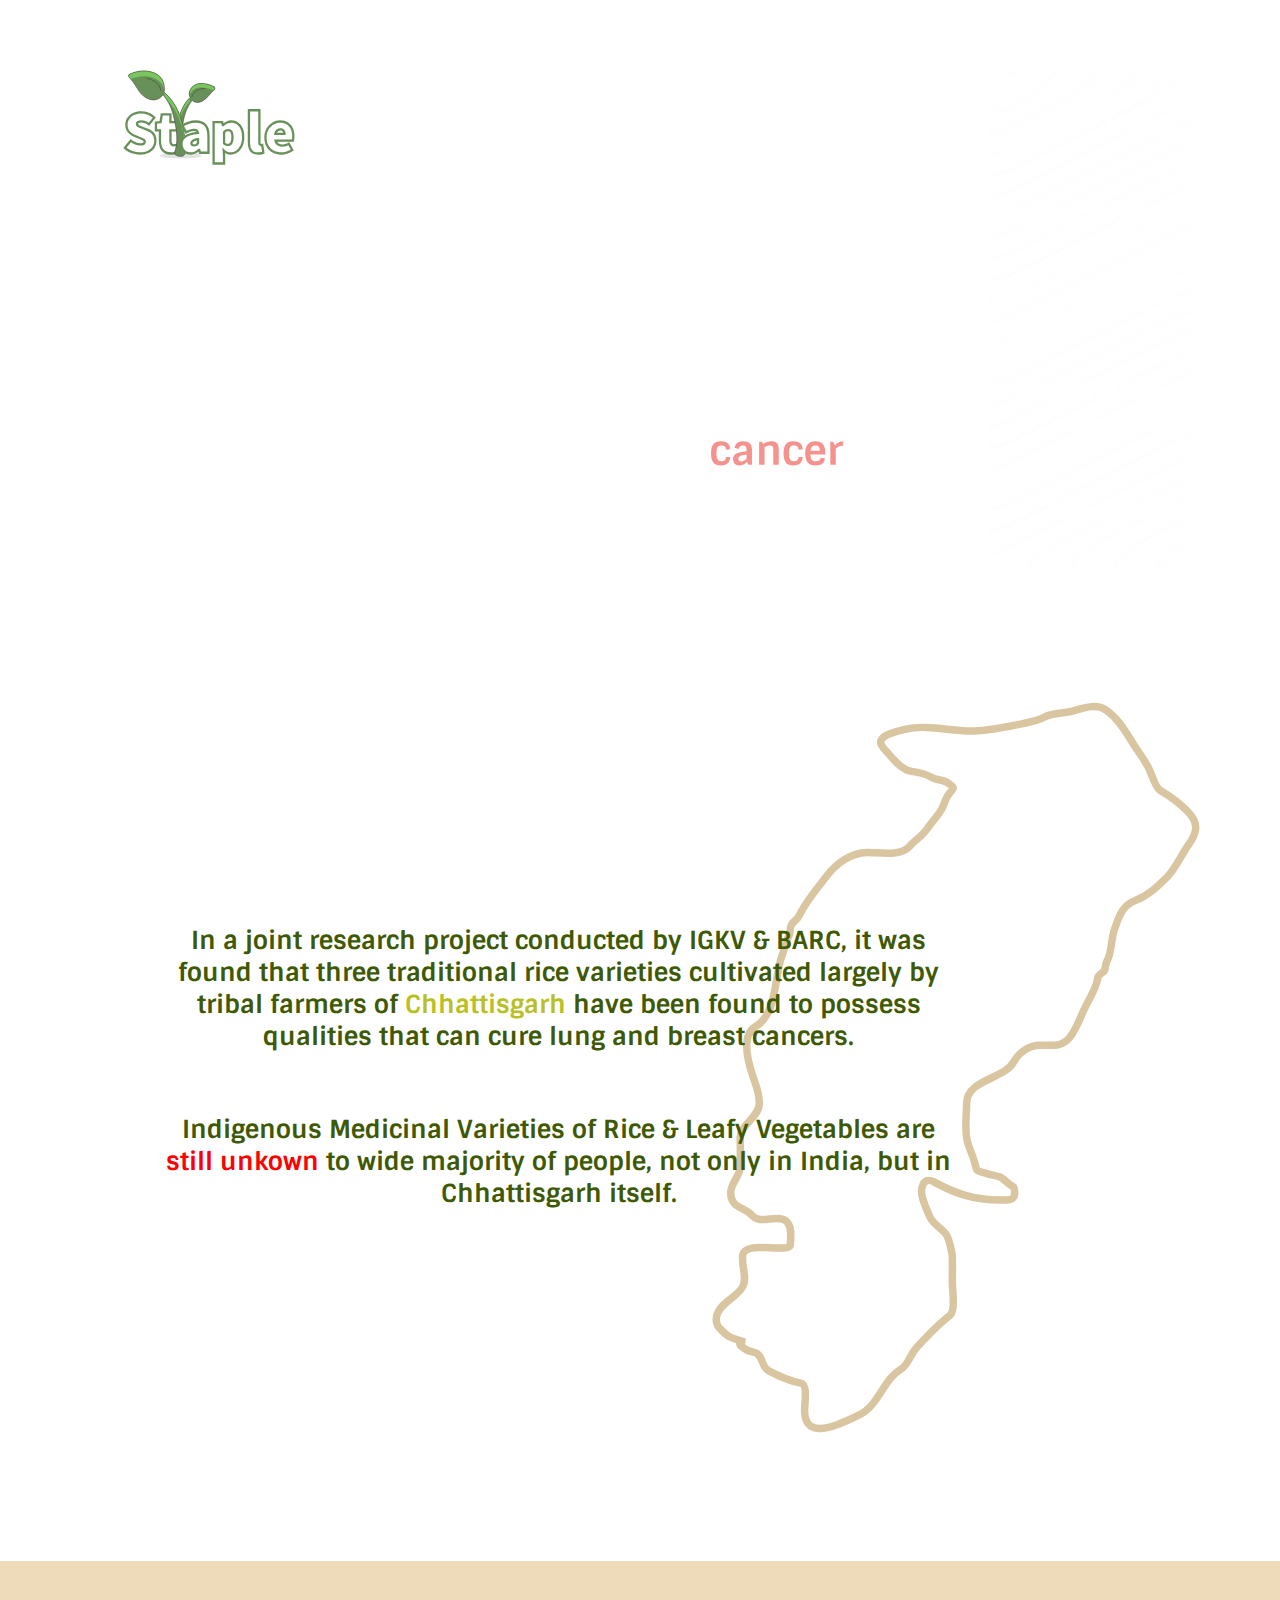
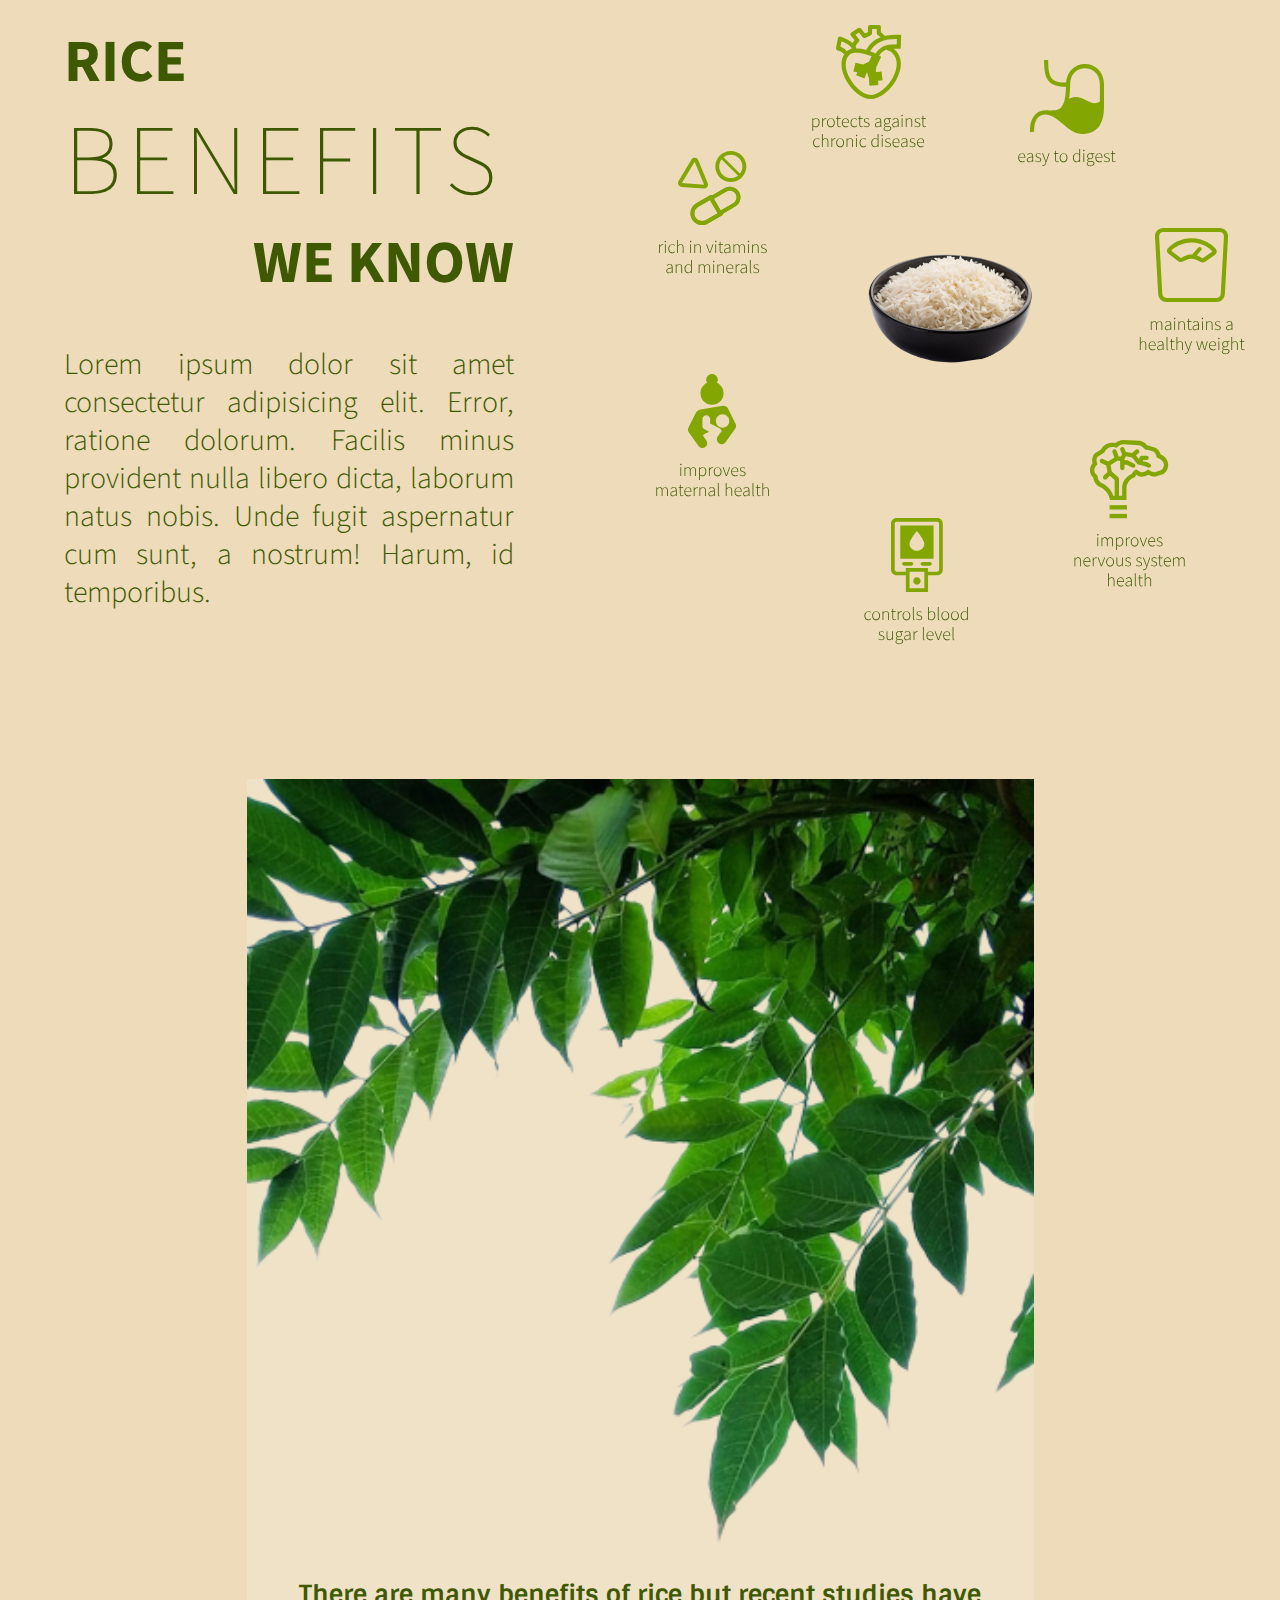
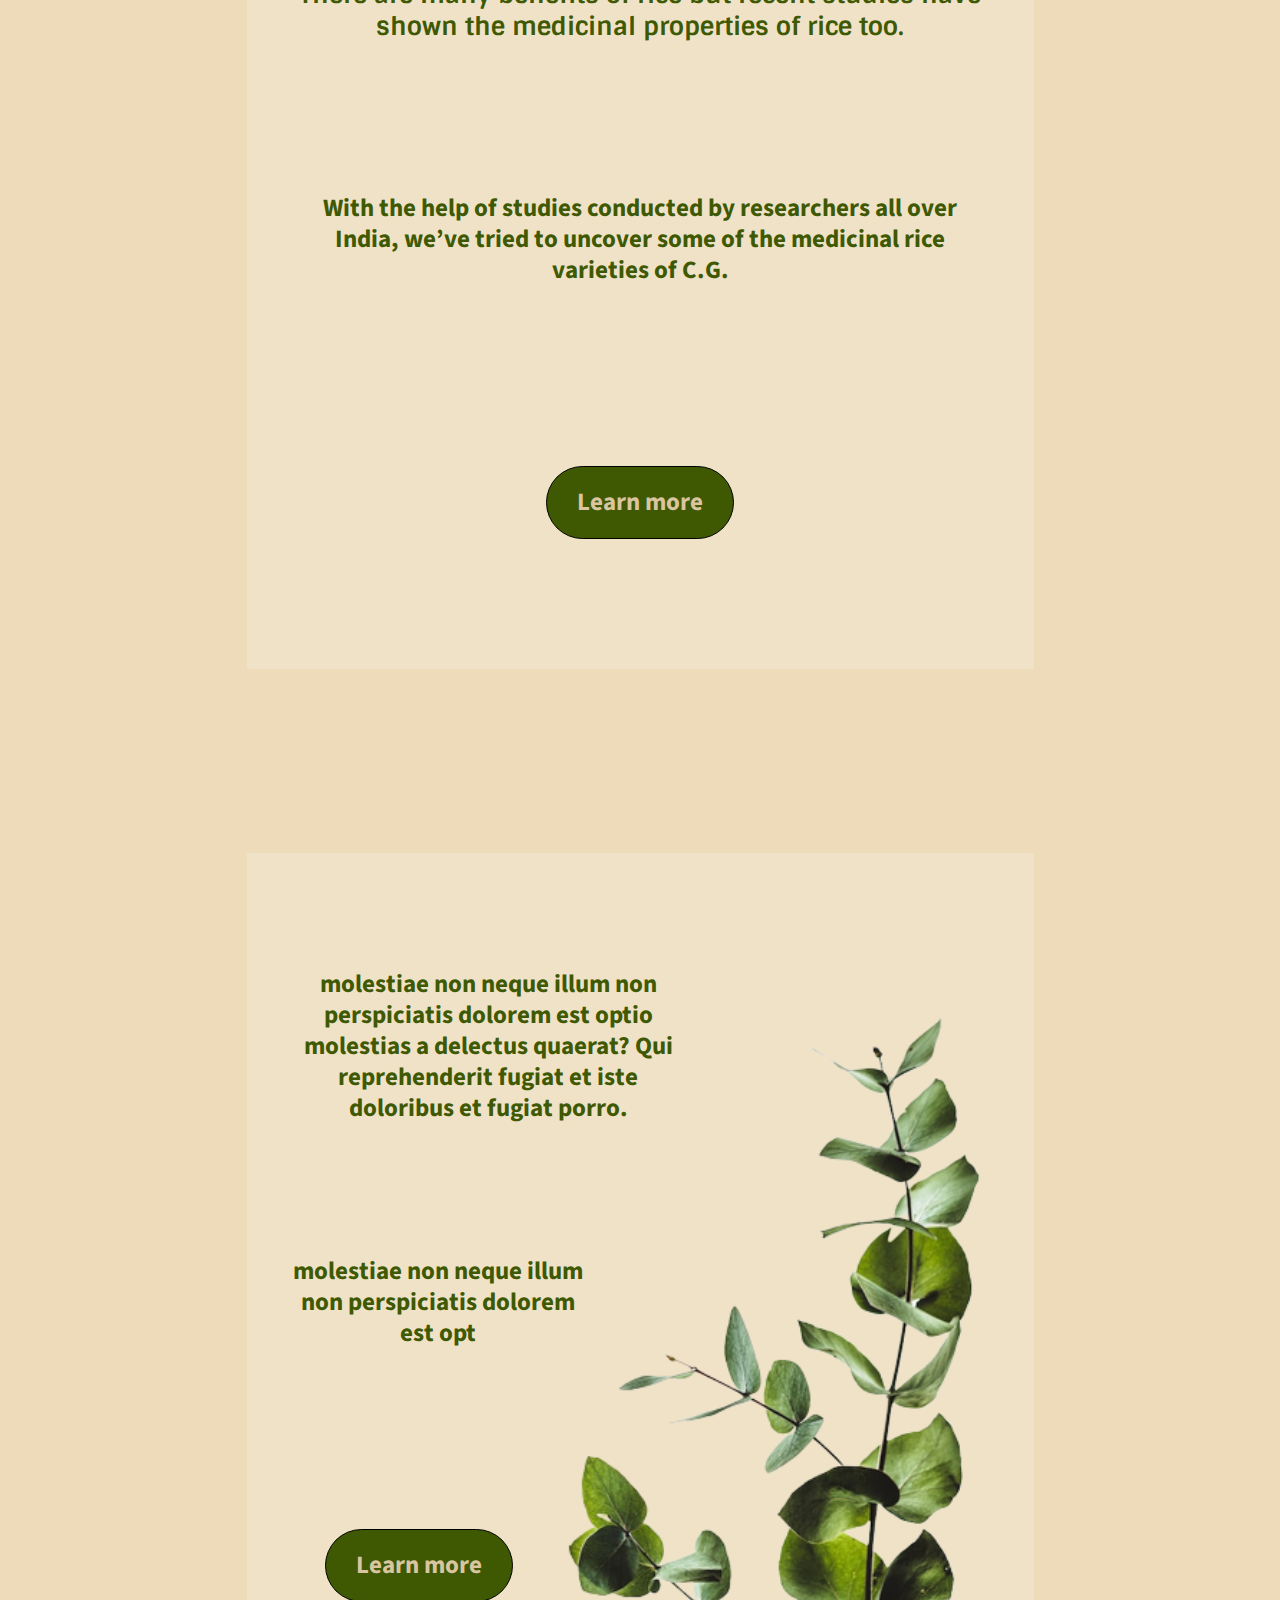
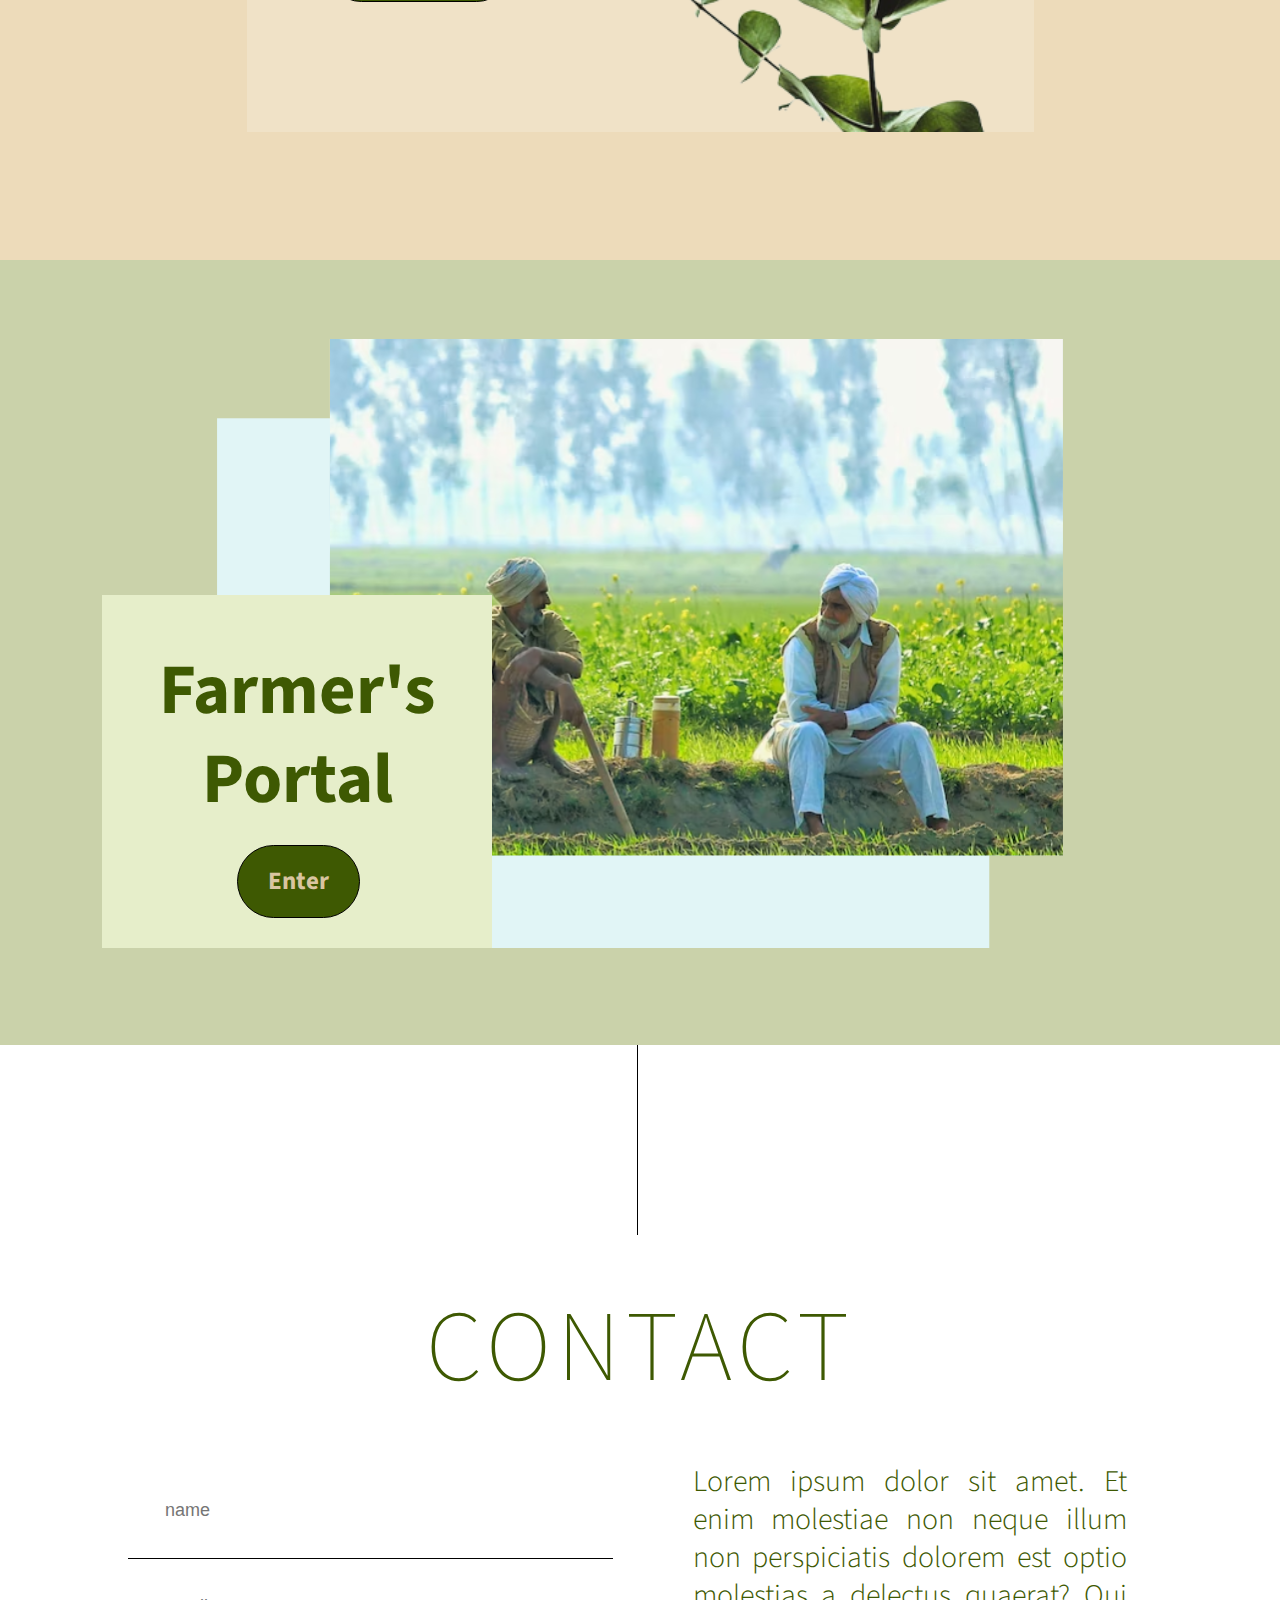
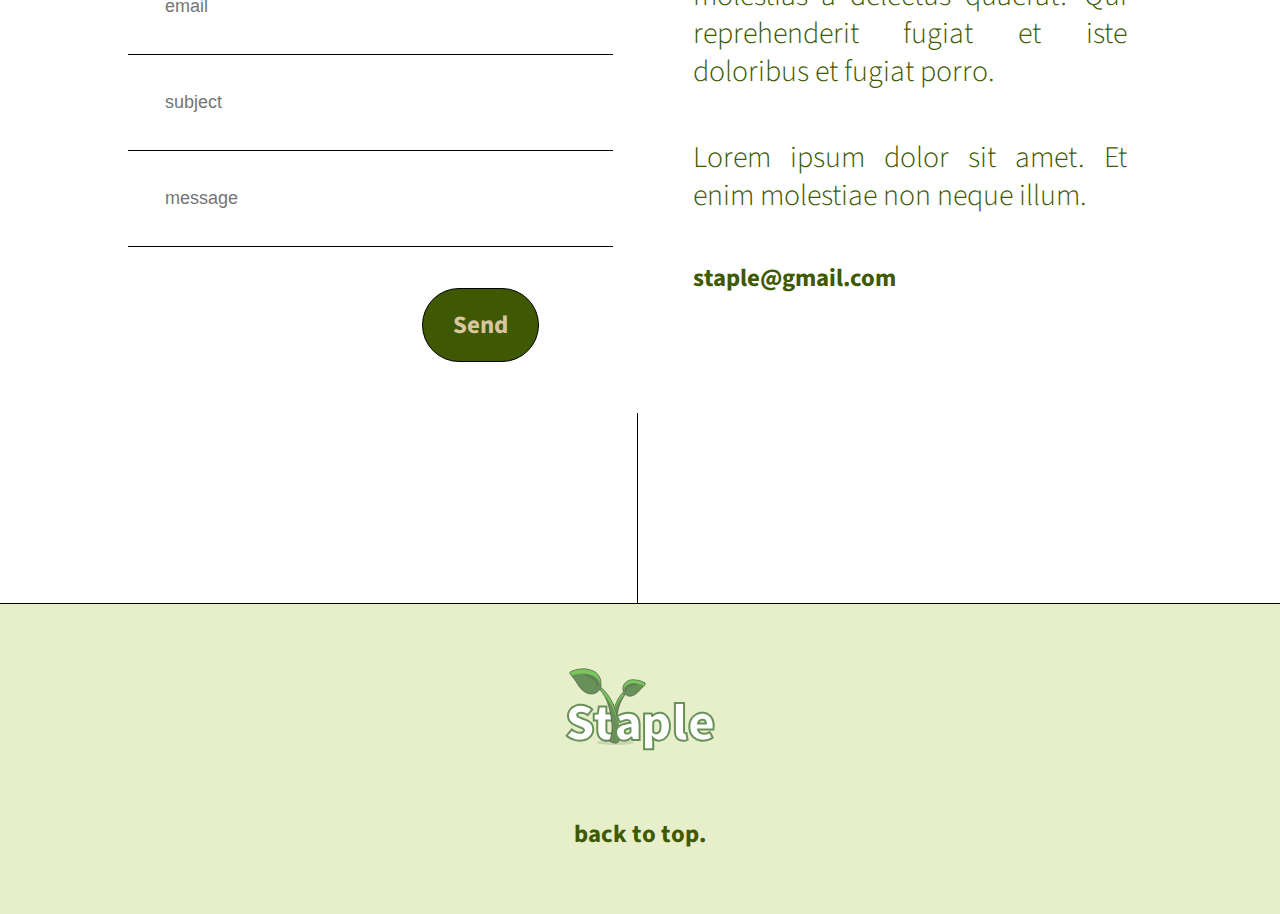
==== commit 7da12d9e: "linked all the pages" ====
--- a/index.html
+++ b/index.html
@@ -9,16 +9,16 @@
   </head>
   <body>
     <header>
-      <div class="header" id="top">
+      <div class="header">
         <img src="images/main-icon.svg" alt="main-icon" class="main-icon" />
         <img src="images/main-text.svg" alt="main-text" class="main-text" />
         <nav class="index-nav">
           <ul>
             <li><a href="#">Home</a></li>
-            <li><a href="#">Farmer's Portal</a></li>
-            <li><a href="#">Search</a></li>
-            <li><a href="#">Medicinal Rice Varieties</a></li>
-            <li><a href="#">Contact Us</a></li>
+            <li><a href="portal.html">Farmer's Portal</a></li>
+            <li><a href="search.html">Search</a></li>
+            <li><a href="med-rice.html">Medicinal Rice Varieties</a></li>
+            <li><a href="#contact-form">Contact Us</a></li>
           </ul>
         </nav>
       </div>
@@ -63,7 +63,7 @@
           With the help of studies conducted by researchers all over India,
           we’ve tried to uncover some of the medicinal rice varieties of C.G.
         </p>
-        <a href="#" class="index-sec-3-btn"><button>Learn more</button></a>
+        <a href="med-rice.html" class="index-sec-3-btn"><button>Learn more</button></a>
       </div>
       <div>
         <p>
@@ -86,7 +86,7 @@
     <section class="index-sec-5">
       <div class="vl"></div>
       <h5>Contact</h5>
-      <div class="contact-form">
+      <div class="contact-form" id="contact-form">
         <form action="">
           <input type="text" placeholder="name" />
           <input type="email" placeholder="email" />
@@ -113,4 +113,4 @@
       </div>
     </section>
   </body>
-</html>
+</html>--- a/style.css
+++ b/style.css
@@ -1,535 +1,678 @@
-@import url('https://fonts.googleapis.com/css2?family=Sintony:wght@400;700&family=Source+Sans+Pro:wght@200;300;400;600;700;900&display=swap');
+@import url("https://fonts.googleapis.com/css2?family=Sintony:wght@400;700&family=Source+Sans+Pro:wght@200;300;400;600;700;900&display=swap");
 
 /* font-family: 'Sintony', sans-serif;
 font-family: 'Source Sans Pro', sans-serif; */
 
 :root {
-    --text-color: #3E5902;
-    --cream-bg: #EDDBBA;
-    --text-font-sans-pro: 'Source Sans Pro', sans-serif;
-    --text-font-sintony: 'Sintony', sans-serif;
-    --green-bg: #CAD2AA;
-    --light-green-bg: #E6EECA;
+  --text-color: #3e5902;
+  --cream-bg: #eddbba;
+  --text-font-sans-pro: "Source Sans Pro", sans-serif;
+  --text-font-sintony: "Sintony", sans-serif;
+  --green-bg: #cad2aa;
+  --light-green-bg: #e6eeca;
 }
 
 * {
-    margin: 0;
-    padding: 0;
+  margin: 0;
+  padding: 0;
 }
 
 html {
-    box-sizing: border-box;
-    color: var(--text-color);
-    overflow-x: hidden;
-    scroll-behavior: smooth;
+  box-sizing: border-box;
+  color: var(--text-color);
+  overflow-x: hidden;
+  scroll-behavior: smooth;
 }
 
 header {
-    background-image: url(https://images.unsplash.com/photo-1621394988863-117a9fc6e77f?ixlib=rb-1.2.1&ixid=MnwxMjA3fDB8MHxwaG90by1wYWdlfHx8fGVufDB8fHx8&auto=format&fit=crop&w=1032&q=80);
-    background-repeat: no-repeat;
-    background-size: cover;
-    background-position: center;
-    padding: 70px 85px;
-    margin-bottom: 5%;
+  background-image: url(https://images.unsplash.com/photo-1621394988863-117a9fc6e77f?ixlib=rb-1.2.1&ixid=MnwxMjA3fDB8MHxwaG90by1wYWdlfHx8fGVufDB8fHx8&auto=format&fit=crop&w=1032&q=80);
+  background-repeat: no-repeat;
+  background-size: cover;
+  background-position: center;
+  padding: 70px 85px;
+  margin-bottom: 5%;
 }
 
 .header {
-    background: linear-gradient(152.97deg, rgba(255, 255, 255, 0.2) 0%, rgba(255, 255, 255, 0) 100%);
-    backdrop-filter: blur(21px);
-    border-radius: 16px;
-    display: flex;
-    justify-content: space-around;
-    padding-left: 38px;
-    padding-right: 0;
-    align-items: flex-start;
+  background: linear-gradient(
+    152.97deg,
+    rgba(255, 255, 255, 0.2) 0%,
+    rgba(255, 255, 255, 0) 100%
+  );
+  backdrop-filter: blur(21px);
+  border-radius: 16px;
+  display: flex;
+  justify-content: space-around;
+  padding-left: 38px;
+  padding-right: 0;
+  align-items: flex-start;
 }
 
 .main-icon {
-    flex-grow: 0.5;
-    padding: 50px 30px;
+  flex-grow: 0.5;
+  /* padding: 50px 30px; */
 }
 
 .main-text {
-    flex-grow: 4;
-    align-self: center;
-    margin: 0 auto;
+  flex-grow: 4;
+  align-self: center;
+  margin: 0 auto;
 }
 
 .index-nav {
-    background: linear-gradient(152.97deg, rgba(255, 255, 255, 0.2) 0%, rgba(255, 255, 255, 0) 100%);
-    backdrop-filter: blur(21px);
-    border-radius: 16px;
-    flex-grow: 1;
-    width: 207px;
-    justify-items: right;
+  background: linear-gradient(
+    152.97deg,
+    rgba(255, 255, 255, 0.2) 0%,
+    rgba(255, 255, 255, 0) 100%
+  );
+  backdrop-filter: blur(21px);
+  border-radius: 16px;
+  flex-grow: 1;
+  max-width: 207px;
+  justify-items: right;
 }
 
 .index-nav ul,
 .med-rice-nav ul,
 .portal-header nav ul {
-    display: grid;
-    list-style: none;
-    grid-gap: 58px;
-    text-align: right;
-    padding: 40px 20px 40px 0;
+  display: grid;
+  list-style: none;
+  grid-gap: 58px;
+  text-align: right;
+  padding: 40px 20px 40px 0;
 }
 
 .index-nav a,
 .med-rice-nav a,
 .portal-header a {
-    text-decoration: none;
-    color: #ffffff;
-    font-family: var(--text-font-sintony);
-    font-style: normal;
-    font-weight: 700;
-    font-size: 23.5576px;
-    line-height: 31px;
-}
-
+  text-decoration: none;
+  color: #ffffff;
+  font-family: var(--text-font-sintony);
+  font-style: normal;
+  font-weight: 700;
+  font-size: 23.5576px;
+  line-height: 31px;
+}
 
 .index-nav a:hover,
 .med-rice-nav a:hover,
 .portal-header a:hover {
-    font-size: 25px;
+  font-size: 25px;
 }
 
 .index-sec-1 {
-    font-family: var(--text-font-sintony);
-    font-style: normal;
-    font-weight: 700;
-    font-size: 24.7231px;
-    line-height: 32px;
-    text-align: center;
-    background: url(images/cg-map.svg);
-    background-repeat: no-repeat;
-    background-size: contain;
-    background-position: 712px;
-    padding: 15% 10%;
-    margin-bottom: 10%;
+  font-family: var(--text-font-sintony);
+  font-style: normal;
+  font-weight: 700;
+  font-size: 24.7231px;
+  line-height: 32px;
+  text-align: center;
+  background: url(images/cg-map.svg);
+  background-repeat: no-repeat;
+  background-size: contain;
+  background-position: 712px;
+  padding: 15% 10%;
+  margin-bottom: 10%;
 }
 
 .index-sec-1 p {
-    padding: 3%;
-    max-width: 800px;
+  padding: 3%;
+  max-width: 800px;
 }
 
 .index-sec-2 {
-    display: flex;
-    justify-content: space-between;
-    background-color: var(--cream-bg);
-    padding: 5%;
-    padding-right: 2%;
-    font-family: var(--text-font-sans-pro);
+  display: flex;
+  justify-content: space-between;
+  background-color: var(--cream-bg);
+  padding: 5%;
+  padding-right: 2%;
+  font-family: var(--text-font-sans-pro);
 }
 
 .index-sec-2 div:first-child {
-    padding-right: 5%;
+  padding-right: 5%;
 }
 
 .index-sec-2 h2 {
-    font-style: normal;
-    font-weight: 700;
-    font-size: 60px;
-    line-height: 75px;
-    text-transform: uppercase;
+  font-style: normal;
+  font-weight: 700;
+  font-size: 60px;
+  line-height: 75px;
+  text-transform: uppercase;
 }
 
 .index-sec-2 h3 {
-    font-style: normal;
-    font-weight: 200;
-    font-size: 100px;
-    line-height: 126px;
-    letter-spacing: 0.06em;
-    text-transform: uppercase;
+  font-style: normal;
+  font-weight: 200;
+  font-size: 100px;
+  line-height: 126px;
+  letter-spacing: 0.06em;
+  text-transform: uppercase;
 }
 
 .index-sec-2 p {
-    font-style: normal;
-    font-weight: 300;
-    font-size: 30px;
-    line-height: 38px;
-    text-align: justify;
-    padding-top: 10%;
-    max-width: 450px;
+  font-style: normal;
+  font-weight: 300;
+  font-size: 30px;
+  line-height: 38px;
+  text-align: justify;
+  padding-top: 10%;
+  max-width: 450px;
 }
 
 img[alt="benefits"] {
-    min-width: 500px;
-    height: auto;
-    width: 100%;
+  min-width: 500px;
+  height: auto;
+  width: 100%;
 }
 
 img[alt="rice-bowl"] {
-    position: absolute;
-    top: 190px;
-    left: 170px;
-    width: 264px;
-    height: auto;
-    /* 
+  position: absolute;
+  top: 190px;
+  left: 170px;
+  width: 264px;
+  height: auto;
+  /* 
     use this with media queries
     top: 140px;
     left: 110px;
     width: 264px;
     height: auto; */
-    animation-name: float;
-    animation-timing-function: ease-in-out;
-    animation-duration: 3s;
-    animation-iteration-count: infinite;
+  animation-name: float;
+  animation-timing-function: ease-in-out;
+  animation-duration: 3s;
+  animation-iteration-count: infinite;
 }
 
 @keyframes float {
-    0% {
-        transform: translate(0, 0px);
-    }
-
-    50% {
-        transform: translate(0, 15px);
-    }
-
-    100% {
-        transform: translate(0, -0px);
-    }
-}
-
+  0% {
+    transform: translate(0, 0px);
+  }
+
+  50% {
+    transform: translate(0, 15px);
+  }
+
+  100% {
+    transform: translate(0, -0px);
+  }
+}
 
 .index-sec-2 div:last-child {
-    position: relative;
+  position: relative;
 }
 
 .index-sec-3 {
-    background-color: var(--cream-bg);
-    font-family: var(--text-font-sans-pro);
-    padding: 5% 0 10% 0;
+  background-color: var(--cream-bg);
+  font-family: var(--text-font-sans-pro);
+  padding: 5% 0 10% 0;
 }
 
 .index-sec-3 div:first-child {
-    background: url(images/med-rice-intro.svg);
-    background-repeat: no-repeat;
-    background-position-x: center;
-    margin: auto;
-    max-width: 787px;
-    background-color: rgba(255, 255, 255, 0.2);
-    display: grid;
-    grid-gap: 50px;
-    margin-bottom: 184px;
+  background: url(images/med-rice-intro.svg);
+  background-repeat: no-repeat;
+  background-position-x: center;
+  margin: auto;
+  max-width: 787px;
+  background-color: rgba(255, 255, 255, 0.2);
+  display: grid;
+  grid-gap: 50px;
+  margin-bottom: 184px;
 }
 
 .index-sec-3 div:last-child {
-    background: url(images/bhaji-intro.svg);
-    background-repeat: no-repeat;
-    background-position-x: right;
-    background-position-y: bottom;
-    background-size: contain;
-    margin: auto;
-    max-width: 787px;
-    background-color: rgba(255, 255, 255, 0.2);
-    display: grid;
-    grid-gap: 50px;
+  background: url(images/bhaji-intro.svg);
+  background-repeat: no-repeat;
+  background-position-x: right;
+  background-position-y: bottom;
+  background-size: contain;
+  margin: auto;
+  max-width: 787px;
+  background-color: rgba(255, 255, 255, 0.2);
+  display: grid;
+  grid-gap: 50px;
 }
 
 .index-sec-3 div:first-child p:first-child {
-    font-style: normal;
-    font-weight: 700;
-    font-size: 24.72px;
-    line-height: 32px;
-    text-align: center;
-    font-family: var(--text-font-sintony);
-    padding: 0 5%;
-    padding-top: 800px;
+  font-style: normal;
+  font-weight: 700;
+  font-size: 24.72px;
+  line-height: 32px;
+  text-align: center;
+  font-family: var(--text-font-sintony);
+  padding: 0 5%;
+  padding-top: 800px;
 }
 
 .index-sec-3 div:last-child p:first-child {
-    font-style: normal;
-    font-weight: 700;
-    font-size: 25px;
-    line-height: 31px;
-    text-align: center;
-    max-width: 405px;
-    font-family: var(--text-font-sans-pro);
-    padding: 0 5%;
-    padding-top: 116px;
+  font-style: normal;
+  font-weight: 700;
+  font-size: 25px;
+  line-height: 31px;
+  text-align: center;
+  max-width: 405px;
+  font-family: var(--text-font-sans-pro);
+  padding: 0 5%;
+  padding-top: 116px;
 }
 
 .index-sec-3 div:first-child p:nth-child(2) {
-    font-style: normal;
-    font-weight: 700;
-    font-size: 25px;
-    line-height: 31px;
-    text-align: center;
-    font-family: var(--text-font-sans-pro);
-    padding: 100px 8% 130px 8%;
+  font-style: normal;
+  font-weight: 700;
+  font-size: 25px;
+  line-height: 31px;
+  text-align: center;
+  font-family: var(--text-font-sans-pro);
+  padding: 100px 8% 130px 8%;
 }
 
 .index-sec-3 div:last-child p:nth-child(2) {
-    font-style: normal;
-    font-weight: 700;
-    font-size: 25px;
-    line-height: 31px;
-    max-width: 305px;
-    text-align: center;
-    font-family: var(--text-font-sans-pro);
-    padding: 82px 5% 130px 5%;
+  font-style: normal;
+  font-weight: 700;
+  font-size: 25px;
+  line-height: 31px;
+  max-width: 305px;
+  text-align: center;
+  font-family: var(--text-font-sans-pro);
+  padding: 82px 5% 130px 5%;
 }
 
 .index-sec-3-btn {
-    margin: auto;
-    padding-bottom: 130px;
+  margin: auto;
+  padding-bottom: 130px;
 }
 
 .index-sec-3-btn button:hover {
-    cursor: pointer;
-    opacity: 80%;
+  cursor: pointer;
+  opacity: 80%;
 }
 
 .index-sec-3-btn button,
 .index-sec-4 button,
-.index-sec-5 button {
-    font-style: normal;
-    font-weight: 700;
-    font-size: 25px;
-    line-height: 31px;
-    text-align: center;
-    font-family: var(--text-font-sans-pro);
-    color: #D9C5A0;
-    background: var(--text-color);
-    border: 1px solid #000000;
-    border-radius: 66px;
-    padding: 20px 30px;
+.index-sec-5 button,
+.search-button {
+  font-style: normal;
+  font-weight: 700;
+  font-size: 25px;
+  line-height: 31px;
+  text-align: center;
+  font-family: var(--text-font-sans-pro);
+  color: #d9c5a0;
+  background: var(--text-color);
+  border: 1px solid #000000;
+  border-radius: 66px;
+  padding: 20px 30px;
 }
 
 .index-sec-4 {
-    background: url(images/portal-intro.svg);
-    background-color: var(--green-bg);
-    background-repeat: no-repeat;
-    background-position: center;
-    background-size: contain;
-    border-top: 79px solid #CAD2AA;
-    border-bottom: 97px solid #CAD2AA;
+  background: url(images/portal-intro.svg);
+  background-color: var(--green-bg);
+  background-repeat: no-repeat;
+  background-position: center;
+  background-size: contain;
+  border-top: 79px solid #cad2aa;
+  border-bottom: 97px solid #cad2aa;
 }
 
 .index-sec-4 div {
-    background-color: var(--light-green-bg);
-    width: fit-content;
-    margin-left: 8%;
-    margin-top: 20%;
-    height: 353px;
+  background-color: var(--light-green-bg);
+  width: fit-content;
+  margin-left: 8%;
+  margin-top: 20%;
+  height: 353px;
 }
 
 .index-sec-4 h6 {
-    font-style: normal;
-    font-weight: 700;
-    font-size: 70.8px;
-    line-height: 89px;
-    text-align: center;
-    font-family: var(--text-font-sans-pro);
-    padding: 52px 49px 20px 49px;
-    max-width: 292px;
+  font-style: normal;
+  font-weight: 700;
+  font-size: 70.8px;
+  line-height: 89px;
+  text-align: center;
+  font-family: var(--text-font-sans-pro);
+  padding: 52px 49px 20px 49px;
+  max-width: 292px;
 }
 
 .index-sec-4 a {
-    margin: auto;
-    margin-bottom: 37px;
-
+  margin: auto;
+  margin-bottom: 37px;
 }
 
 .index-sec-4-btn button:hover {
-    opacity: 80%;
-    cursor: pointer;
+  opacity: 80%;
+  cursor: pointer;
 }
 
 .index-sec-4-btn {
-    padding-left: 135px;
+  padding-left: 135px;
 }
 
 .vl {
-    border-left: 1px solid black;
-    height: 190px;
-    position: relative;
-    left: 50%;
-    margin-left: -3px;
-    top: 0;
+  border-left: 1px solid black;
+  height: 190px;
+  position: relative;
+  left: 50%;
+  margin-left: -3px;
+  top: 0;
 }
 
 .index-sec-5 {
-    margin: auto;
-    padding: 0 10%;
+  margin: auto;
+  padding: 0 10%;
 }
 
 .index-sec-5 h5 {
-    font-style: normal;
-    font-family: var(--text-font-sans-pro);
-    text-align: center;
-    padding: 5% 0;
-    font-weight: 200;
-    font-size: 100px;
-    line-height: 126px;
-    letter-spacing: 0.06em;
-    text-transform: uppercase;
+  font-style: normal;
+  font-family: var(--text-font-sans-pro);
+  text-align: center;
+  padding: 5% 0;
+  font-weight: 200;
+  font-size: 100px;
+  line-height: 126px;
+  letter-spacing: 0.06em;
+  text-transform: uppercase;
 }
 
 .index-sec-5 article {
-    width: 434px;
+  width: 434px;
 }
 
 .index-sec-5 article p {
-    font-style: normal;
-    font-weight: 300;
-    font-size: 30px;
-    line-height: 38px;
-    text-align: justify;
-    font-family: var(--text-font-sans-pro);
-    padding-bottom: 48px;
+  font-style: normal;
+  font-weight: 300;
+  font-size: 30px;
+  line-height: 38px;
+  text-align: justify;
+  font-family: var(--text-font-sans-pro);
+  padding-bottom: 48px;
 }
 
 .contact-form {
-    display: flex;
-    gap: 15%;
-    padding-bottom: 5%;
-}
-
-input {
-    background: transparent;
-    border: none;
-    border-bottom: 1px solid black;
-    outline: none;
-    padding: 9%;
-    font-size: large;
-    width: 411px;
-    display: block;
-    /* margin-bottom: 3%; */
-}
-
-::placeholder {
-    font-style: normal;
-    font-weight: 300;
-    font-size: 20px;
-    line-height: 25px;
-    letter-spacing: 0.06em;
-    text-transform: uppercase;
-    font-family: var(--text-font-sans-pro)
+  display: flex;
+  gap: 15%;
+  padding-bottom: 5%;
+}
+
+input:not(.search-input) {
+  background: transparent;
+  border: none;
+  border-bottom: 1px solid black;
+  outline: none;
+  padding: 9%;
+  font-size: large;
+  width: 411px;
+  display: block;
+  /* margin-bottom: 3%; */
+}
+
+::placeholder:not(.search-input) {
+  font-style: normal;
+  font-weight: 300;
+  font-size: 20px;
+  line-height: 25px;
+  letter-spacing: 0.06em;
+  text-transform: uppercase;
+  font-family: var(--text-font-sans-pro);
 }
 
 .index-sec-5 button:hover {
-    cursor: pointer;
-    opacity: 80%;
+  cursor: pointer;
+  opacity: 80%;
 }
 
 .contact-form button {
-    padding-top: 5%;
-    margin-top: 10%;
-    float: right;
+  padding-top: 5%;
+  margin-top: 10%;
+  float: right;
 }
 
 .index-sec-5 article strong {
-    font-style: normal;
-    font-weight: 700;
-    font-size: 24.8px;
-    line-height: 31px;
-    text-transform: lowercase;
-    font-family: var(--text-font-sans-pro);
+  font-style: normal;
+  font-weight: 700;
+  font-size: 24.8px;
+  line-height: 31px;
+  text-transform: lowercase;
+  font-family: var(--text-font-sans-pro);
 }
 
 .footer {
-    background-color: var(--light-green-bg);
-    border-top: 1px solid black;
+  background-color: var(--light-green-bg);
+  border-top: 1px solid black;
 }
 
 .footer img {
-    display: block;
-    margin-left: auto;
-    margin-right: auto;
-    padding: 5% 0;
+  display: block;
+  margin-left: auto;
+  margin-right: auto;
+  padding: 5% 0;
 }
 
 .footer div {
-    display: flex;
-    justify-content: space-around;
-    padding: 0 0 5% 0;
+  display: flex;
+  justify-content: space-around;
+  padding: 0 0 5% 0;
 }
 
 .footer div a {
-    font-style: normal;
-    font-weight: 700;
-    font-size: 24.8px;
-    line-height: 31px;
-    text-decoration-line: underline;
-    text-transform: lowercase;
-    font-family: var(--text-font-sans-pro);
-    text-decoration: none;
-    color: var(--text-color);
+  font-style: normal;
+  font-weight: 700;
+  font-size: 24.8px;
+  line-height: 31px;
+  text-decoration-line: underline;
+  text-transform: lowercase;
+  font-family: var(--text-font-sans-pro);
+  text-decoration: none;
+  color: var(--text-color);
 }
 
 .footer div a:hover {
-    text-decoration: underline;
+  text-decoration: underline;
 }
 
 /* medicinal rice varieties page */
 
 .med-rice-header {
-    display: flex;
-    justify-content: space-between;
-    align-items: flex-start;
-    padding: 5%;
+  display: flex;
+  justify-content: space-between;
+  align-items: flex-start;
+  padding: 5%;
+}
+
+.med-rice-header h1 {
+  font-style: normal;
+  width: 355px;
+  font-weight: 900;
+  font-size: 68.7269px;
+  line-height: 86px;
+  text-align: right;
+  -webkit-text-stroke: 1px #000000;
+  font-family: "Source Sans Pro", sans-serif;
+  color: #cad2aa;
+  align-self: center;
 }
 
 .med-rice-nav ul li a {
-    color: #000000;
+  color: var(--text-color);
 }
 
 .med-rice-nav {
-    position: fixed;
-    left: 1007px;
-    width: 207px;
-    justify-items: right;
-}
-
-.med-rice-main-img {
+  width: 207px;
+  justify-items: right;
+}
+
+.med-rice-sec1 {
+  box-shadow: rgba(17, 12, 46, 0.15) 0px 48px 100px 0px;
+  margin-bottom: 190px;
+  margin-top: 90px;
+}
+
+.med-rice-sec1 p {
+  font-style: normal;
+  font-weight: 700;
+  font-size: 24.72px;
+  line-height: 32px;
+  text-align: center;
+  font-family: var(--text-font-sintony);
+  max-width: 1085px;
+  padding: 3%;
+  margin: auto;
+}
+
+.med-rice-sec1 p:first-child {
+  padding-top: 90px;
+}
+
+.med-rice-sec1 p:last-child {
+  padding-bottom: 90px;
+}
+
+.med-rice-sec2 h3 {
+  font-style: normal;
+  font-weight: 700;
+  font-size: 60px;
+  line-height: 75px;
+  text-transform: uppercase;
+  font-family: var(--text-font-sans-pro);
+  color: #3e5902;
+  padding: 0 8%;
+}
+
+.med-rice-sec2 h2 {
+  font-style: normal;
+  font-weight: 200;
+  font-size: 90.5863px;
+  line-height: 114px;
+  font-family: var(--text-font-sans-pro);
+  letter-spacing: 0.06em;
+  text-transform: uppercase;
+  padding: 0 8%;
+}
+
+.rice-collection {
+  background-color: #e6eeca;
+  padding: 6% 3%;
+  margin: 6% 8%;
+  box-shadow: rgba(17, 12, 46, 0.15) 0px 48px 100px 0px;
+  display: flex;
+  flex-direction: column;
+  /* align-items: center; */
+}
+
+.rice-collection h4 {
+  font-style: normal;
+  font-weight: 700;
+  font-size: 81.711px;
+  line-height: 103px;
+  font-family: var(--text-font-sans-pro);
+  margin: 52px 0;
+  text-align: center;
+}
+
+.rice-collection div {
+  display: flex;
+  justify-content: center;
+}
+
+.rice-collection p {
+  font-style: normal;
+  font-weight: 400;
+  font-size: 30px;
+  line-height: 38px;
+  text-align: justify;
+  font-family: var(--text-font-sans-pro);
+  max-width: 430px;
+  margin: 3% 5%;
+  color: #000000;
+}
+
+.rice-collection img {
+  max-width: 100%;
+  margin: auto;
+  height: auto;
+}
+
+.rice-collection h5 {
+  font-style: normal;
+  font-weight: 700;
+  font-size: 60px;
+  line-height: 75px;
+  text-transform: uppercase;
+  font-family: var(--text-font-sans-pro);
+  text-align: center;
+  margin-bottom: 100px;
+}
+
+.rice-circle {
+  display: flex;
+  justify-content: center;
+  margin: 10%;
+}
+
+img[alt="all-rice-types"] {
+  max-width: 100%;
+  margin: auto;
+  height: auto;
+}
+
+.reveal {
+  position: relative;
+  transform: translateY(150px);
+  opacity: 0;
+  transition: 1s all ease;
+}
+
+.reveal.active {
+  transform: translateY(0);
+  opacity: 1;
+}
+
+/* .med-rice-main-img {
     display: block;
     margin-left: auto;
     margin-right: auto;
     padding: 30% 0 5% 0;
-}
+} */
 
 /* portal page */
 
 .portal-header {
-    display: flex;
-    justify-content: space-around;
-    padding: 3%;
+  display: flex;
+  justify-content: space-around;
+  padding: 3%;
 }
 
 .portal-header a {
-    color: var(--text-color);
+  color: var(--text-color);
 }
 
 .portal-nav {
-    width: 207px;
-    justify-items: right;
-}
-
-img[alt='portal-intro'] {
-    max-width: 100%;
-    height: auto;
+  width: 207px;
+  justify-items: right;
+}
+
+img[alt="portal-intro"] {
+  max-width: 100%;
+  height: auto;
 }
 
 .portal-header img:first-child {
-    align-self: flex-start;
+  align-self: flex-start;
 }
 
 .portal-info {
-    font-style: normal;
-    font-weight: 300;
-    font-size: 30px;
-    line-height: 38px;
-    text-align: justify;
-    color: var(--text-color);
-    font-family: var(--text-font-sans-pro);
-    padding: 100px 208px;
+  font-style: normal;
+  font-weight: 300;
+  font-size: 30px;
+  line-height: 38px;
+  text-align: justify;
+  color: var(--text-color);
+  font-family: var(--text-font-sans-pro);
+  padding: 100px 208px;
 }
 
 /* leafy vegetables page  */
 
-.leaf-veg-sec1, .leaf-veg-sec2 {
+/* .leaf-veg-sec1, .leaf-veg-sec2 {
     background-color: #F1E2C8;
     max-width: 787px;
     margin-top: 500px;
@@ -581,4 +724,94 @@
 font-family: var(--text-font-sans-pro);
 padding: 140px 2% 140px 37%;
 max-width: 420px;
-}+} */
+
+/* search page */
+
+.search-header h1 {
+  font-family: var(--text-font-sans-pro);
+  font-style: normal;
+  font-weight: 900;
+  font-size: 121.859px;
+  line-height: 153px;
+  color: #a69f41;
+  -webkit-text-stroke: 6px #d9ce96;
+}
+
+.search-header h2 {
+  font-family: var(--text-font-sans-pro);
+  font-style: normal;
+  font-weight: 900;
+  font-size: 58.2496px;
+  line-height: 73px;
+  text-align: center;
+  color: #d9ce96;
+  -webkit-text-stroke: 1px #000000;
+  padding-bottom: 30px;
+}
+
+.search-header {
+  background-image: url(images/search-bg.svg);
+  background-repeat: no-repeat;
+  background-size: cover;
+  background-position: center;
+  padding: 70px 85px;
+  margin-bottom: 5%;
+  display: flex;
+  justify-content: space-around;
+  align-items: flex-start;
+}
+
+.search-text {
+  display: flex;
+  flex-direction: column;
+  align-items: center;
+}
+
+.search-input::placeholder {
+  font-style: normal;
+  font-weight: 300;
+  font-size: 21.2719px;
+  line-height: 27px;
+  font-family: var(--text-font-sans-pro);
+  color: black;
+}
+
+.search-input {
+  padding: 30px;
+  width: 95%;
+  background: #d9ce96;
+  border: 3px solid #a69f41;
+  border-radius: 30px;
+  border-top-right-radius: 0;
+  border-bottom-right-radius: 0;
+
+  font-family: var(--text-font-sintony);
+  font-style: normal;
+  font-weight: 700;
+  font-size: 25.9134px;
+}
+
+.search-input:focus {
+  border: 4px solid #a69f41;
+  background-color: #e4d89d;
+}
+
+.search-bar {
+  display: flex;
+  width: 45vw;
+}
+
+.search-button {
+  background: #a69f41;
+  border: none;
+  width: 204px;
+  color: black;
+  position: relative;
+  border-top-left-radius: 0;
+  border-bottom-left-radius: 0;
+}
+
+.search-button:hover {
+  cursor: pointer;
+}
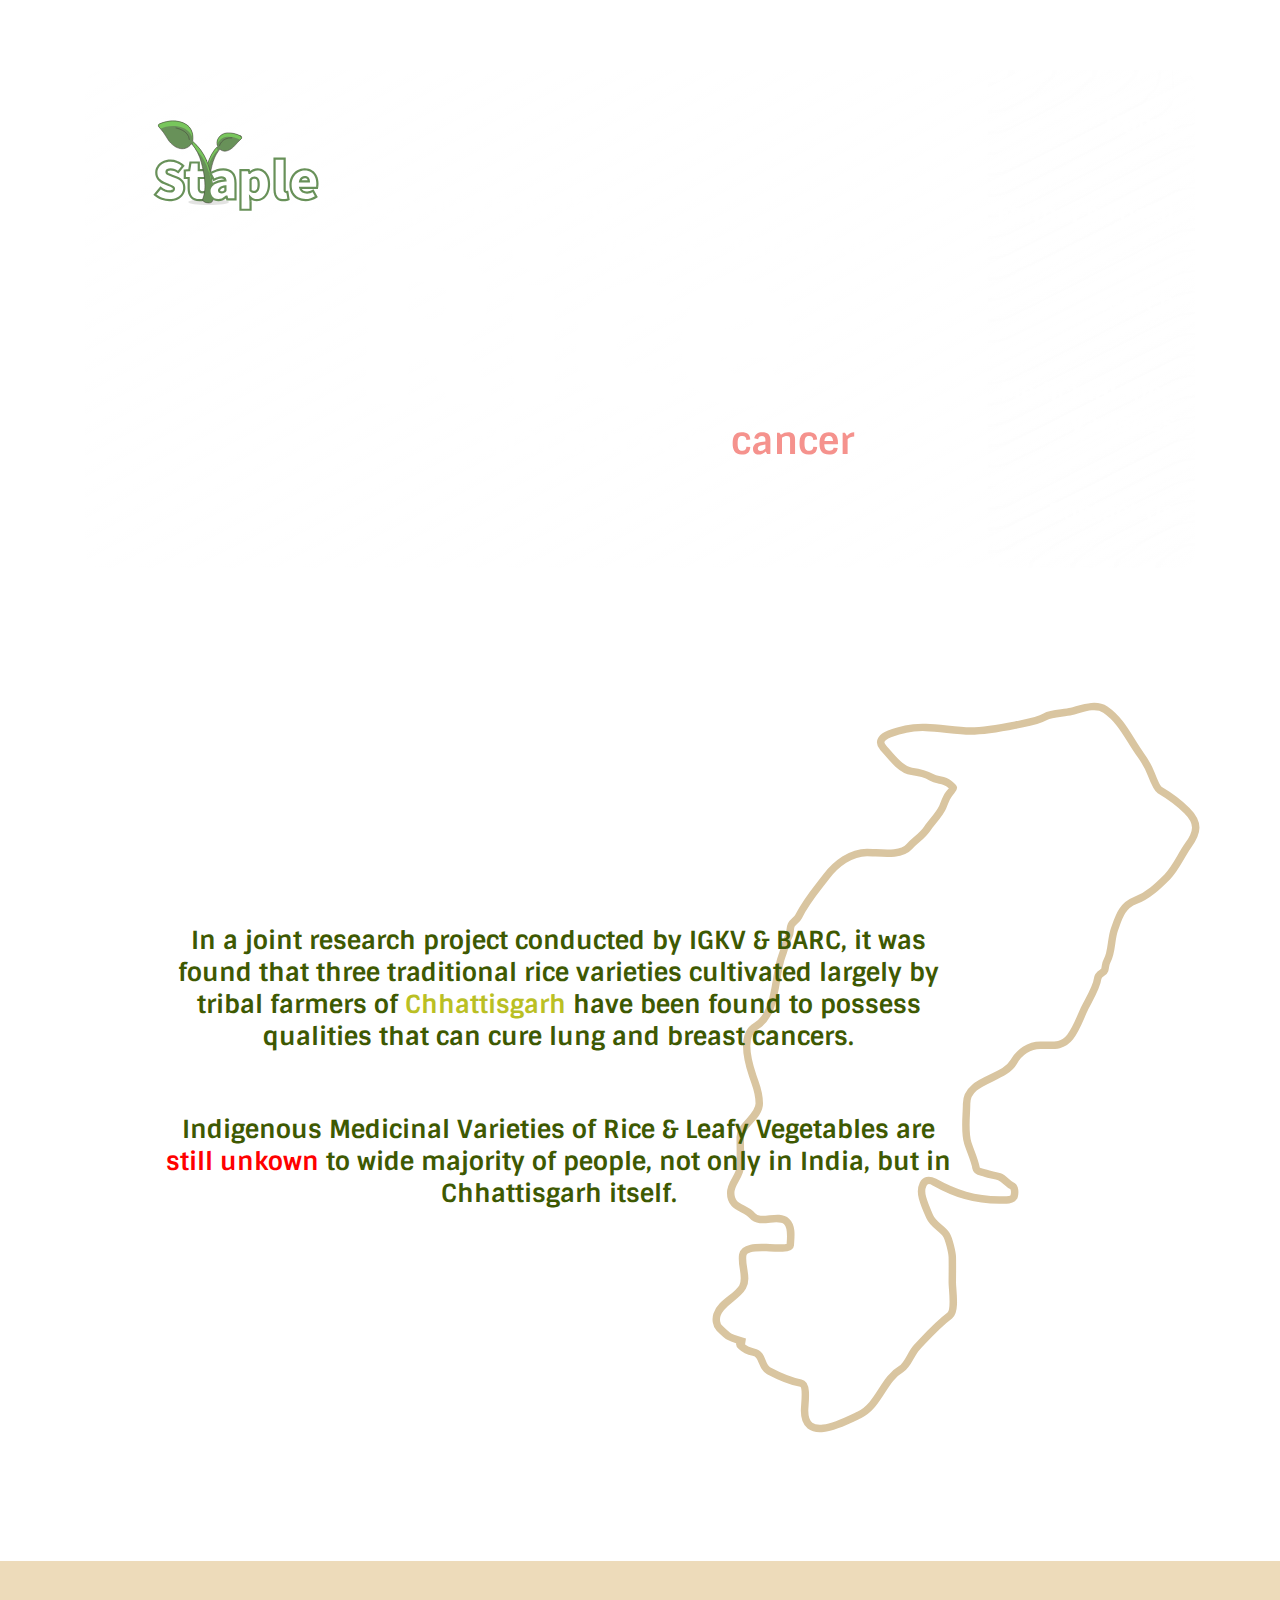
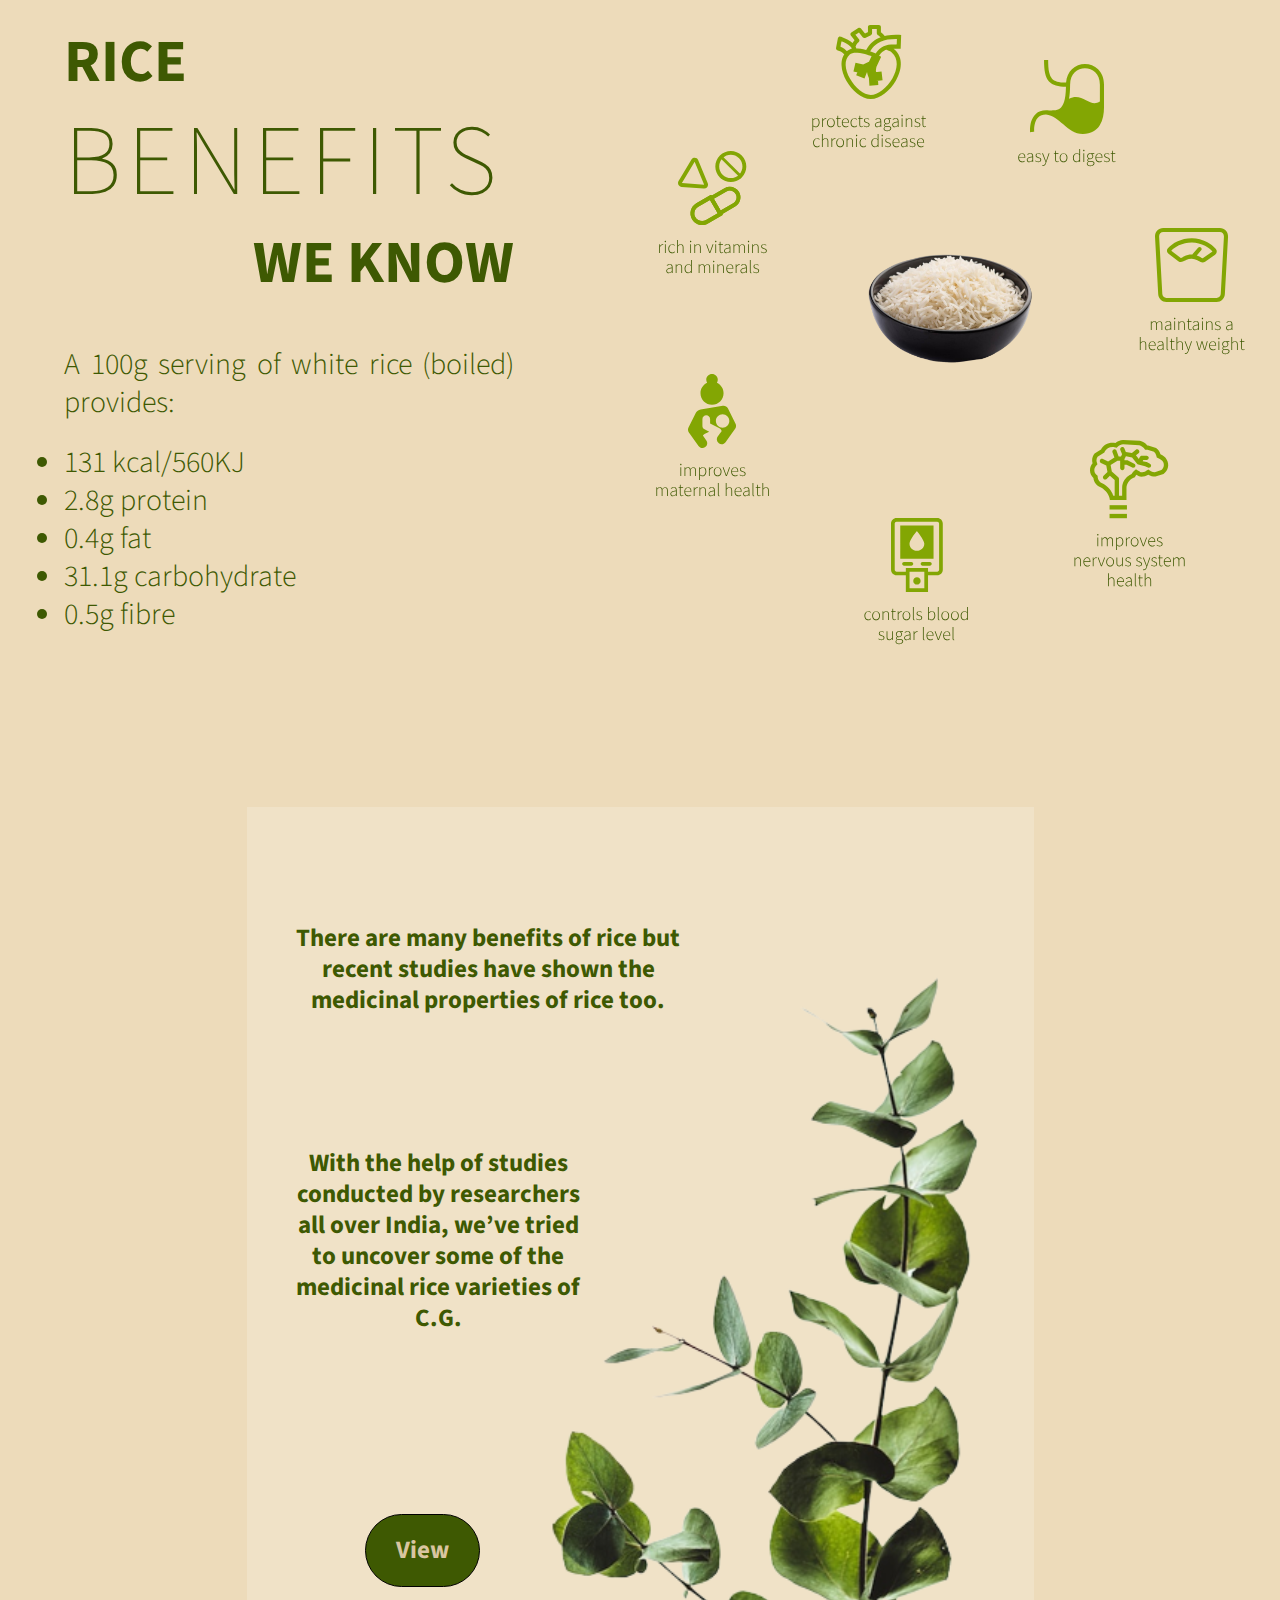
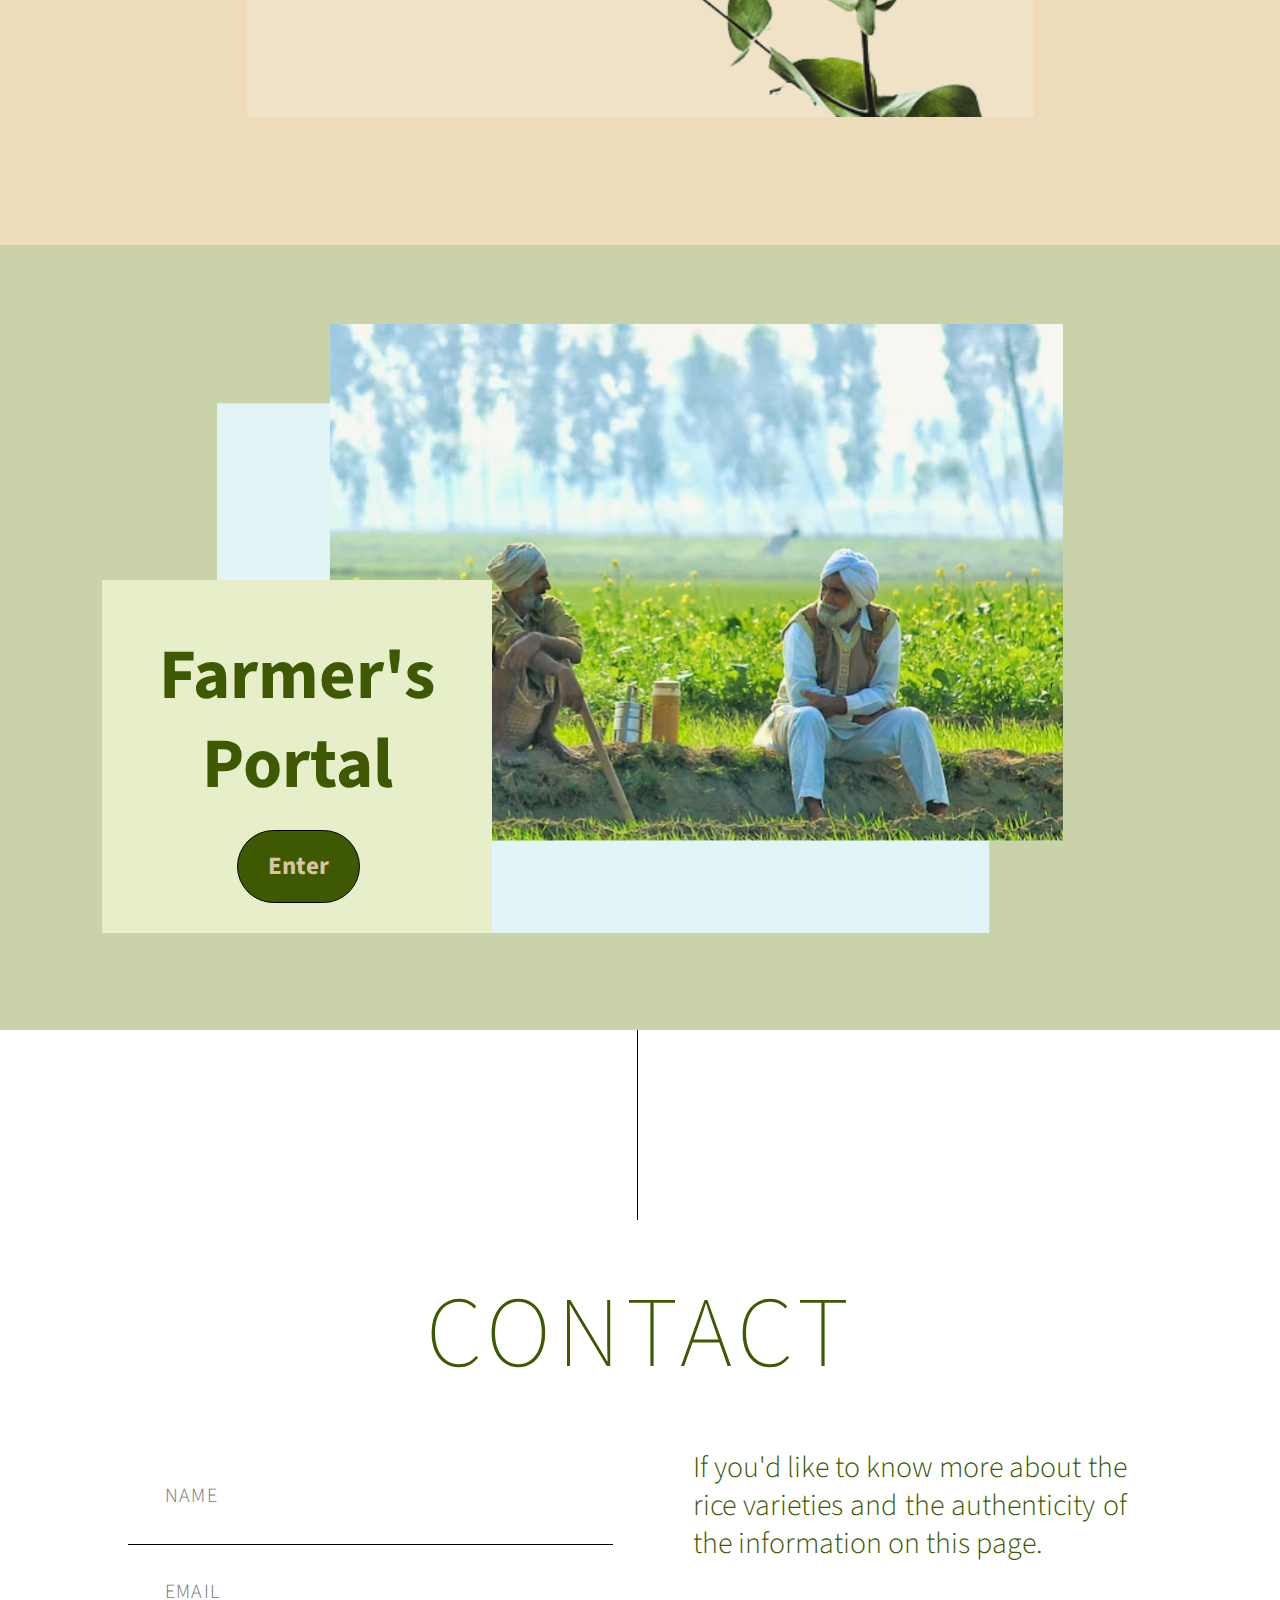
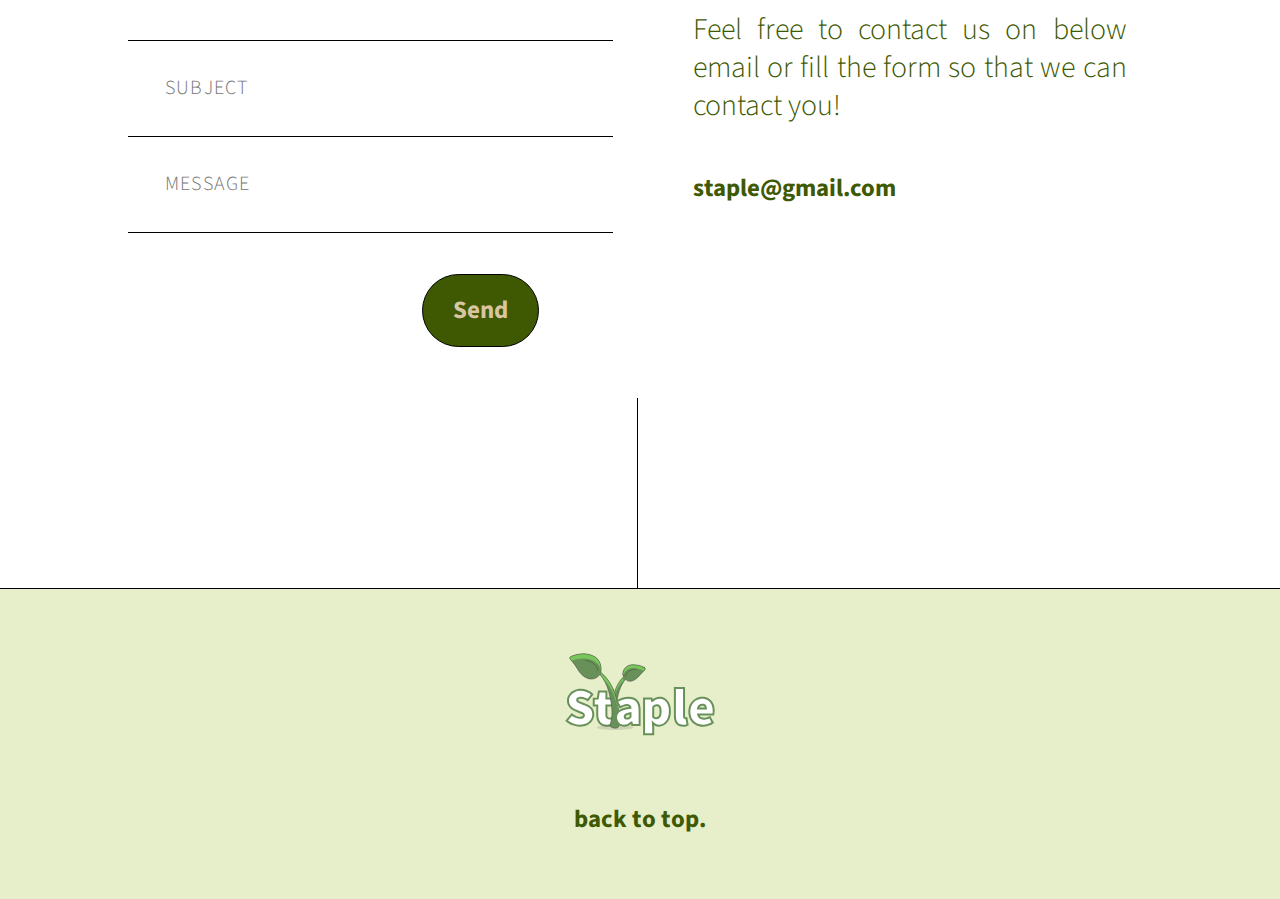
==== commit d442d5f9: "added content" ====
--- a/index.html
+++ b/index.html
@@ -6,6 +6,11 @@
     <meta name="viewport" content="width=device-width, initial-scale=1.0" />
     <title>Staple</title>
     <link rel="stylesheet" href="style.css" />
+    <style>
+      @media (max-width: 480px) {
+       
+      }
+    </style>
   </head>
   <body>
     <header>
@@ -42,10 +47,14 @@
         <h3>Benefits</h3>
         <h2 style="text-align: right">We know</h2>
         <p>
-          Lorem ipsum dolor sit amet consectetur adipisicing elit. Error,
-          ratione dolorum. Facilis minus provident nulla libero dicta, laborum
-          natus nobis. Unde fugit aspernatur cum sunt, a nostrum! Harum, id
-          temporibus.
+          A 100g serving of white rice (boiled) provides:
+          <ul style="padding-top: 5%">
+            <li>131 kcal/560KJ</li>
+            <li>2.8g protein</li>
+            <li>0.4g fat</li>
+            <li>31.1g carbohydrate</li>
+            <li>0.5g fibre</li>
+          </ul>
         </p>
       </div>
       <div>
@@ -63,9 +72,11 @@
           With the help of studies conducted by researchers all over India,
           we’ve tried to uncover some of the medicinal rice varieties of C.G.
         </p>
-        <a href="med-rice.html" class="index-sec-3-btn"><button>Learn more</button></a>
+        <a href="med-rice.html" class="index-sec-3-btn"
+          ><button>View</button></a
+        >
       </div>
-      <div>
+      <!-- <div>
         <p>
           molestiae non neque illum non perspiciatis dolorem est optio molestias
           a delectus quaerat? Qui reprehenderit fugiat et iste doloribus et
@@ -75,12 +86,12 @@
         <a href="#" class="index-sec-3-btn" style="margin-left: 10%"
           ><button>Learn more</button></a
         >
-      </div>
+      </div> -->
     </section>
     <section class="index-sec-4">
       <div>
         <h6>Farmer's Portal</h6>
-        <a href="#" class="index-sec-4-btn"><button>Enter</button></a>
+        <a href="portal.html" class="index-sec-4-btn"><button>Enter</button></a>
       </div>
     </section>
     <section class="index-sec-5">
@@ -96,11 +107,9 @@
         </form>
         <article>
           <p>
-            Lorem ipsum dolor sit amet. Et enim molestiae non neque illum non
-            perspiciatis dolorem est optio molestias a delectus quaerat? Qui
-            reprehenderit fugiat et iste doloribus et fugiat porro.
+            If you'd like to know more about the rice varieties and the authenticity of the information on this page. 
           </p>
-          <p>Lorem ipsum dolor sit amet. Et enim molestiae non neque illum.</p>
+          <p>Feel free to contact us on below email or fill the form so that we can contact you!</p>
           <strong>staple@gmail.com</strong>
         </article>
       </div>
@@ -113,4 +122,4 @@
       </div>
     </section>
   </body>
-</html>+</html>
--- a/style.css
+++ b/style.css
@@ -48,9 +48,9 @@
   align-items: flex-start;
 }
 
-.main-icon {
+.main-icon:not(.search-page) {
   flex-grow: 0.5;
-  /* padding: 50px 30px; */
+  padding: 50px 30px;
 }
 
 .main-text {
@@ -74,7 +74,8 @@
 
 .index-nav ul,
 .med-rice-nav ul,
-.portal-header nav ul {
+.portal-header nav ul,
+.search-page-index ul {
   display: grid;
   list-style: none;
   grid-gap: 58px;
@@ -84,7 +85,8 @@
 
 .index-nav a,
 .med-rice-nav a,
-.portal-header a {
+.portal-header a,
+.search-page-index a {
   text-decoration: none;
   color: #ffffff;
   font-family: var(--text-font-sintony);
@@ -96,7 +98,8 @@
 
 .index-nav a:hover,
 .med-rice-nav a:hover,
-.portal-header a:hover {
+.portal-header a:hover,
+.search-page-index a:hover {
   font-size: 25px;
 }
 
@@ -150,7 +153,8 @@
   text-transform: uppercase;
 }
 
-.index-sec-2 p {
+.index-sec-2 p,
+.index-sec-2 ul {
   font-style: normal;
   font-weight: 300;
   font-size: 30px;
@@ -278,13 +282,15 @@
 }
 
 .index-sec-3-btn {
-  margin: auto;
+  margin-right: auto;
   padding-bottom: 130px;
+  padding-left: 15%;
 }
 
 .index-sec-3-btn button:hover {
   cursor: pointer;
-  opacity: 80%;
+  /* opacity: 80%; */
+  background-color: #486804;
 }
 
 .index-sec-3-btn button,
@@ -393,7 +399,8 @@
   padding-bottom: 5%;
 }
 
-input:not(.search-input) {
+/* input:not(.search-input) { */
+input {
   background: transparent;
   border: none;
   border-bottom: 1px solid black;
@@ -405,7 +412,8 @@
   /* margin-bottom: 3%; */
 }
 
-::placeholder:not(.search-input) {
+/* ::placeholder:not(.search-input) { */
+::placeholder {
   font-style: normal;
   font-weight: 300;
   font-size: 20px;
@@ -475,7 +483,7 @@
   display: flex;
   justify-content: space-between;
   align-items: flex-start;
-  padding: 5%;
+  padding: 5% 1% 5% 5%;
 }
 
 .med-rice-header h1 {
@@ -626,6 +634,10 @@
   opacity: 1;
 }
 
+.rice-collection-sec {
+  display: flex;
+}
+
 /* .med-rice-main-img {
     display: block;
     margin-left: auto;
@@ -646,7 +658,7 @@
 }
 
 .portal-nav {
-  width: 207px;
+  max-width: 207px;
   justify-items: right;
 }
 
@@ -775,11 +787,12 @@
   line-height: 27px;
   font-family: var(--text-font-sans-pro);
   color: black;
+  text-transform: none;
 }
 
 .search-input {
   padding: 30px;
-  width: 95%;
+  width: 100%;
   background: #d9ce96;
   border: 3px solid #a69f41;
   border-radius: 30px;
@@ -793,13 +806,18 @@
 }
 
 .search-input:focus {
-  border: 4px solid #a69f41;
-  background-color: #e4d89d;
+  /* border: 4px solid #a69f41; */
+  background-color: #ede1a4;
+  outline: none;
+}
+
+.search-button:hover {
+  cursor: pointer;
 }
 
 .search-bar {
   display: flex;
-  width: 45vw;
+  width: 48vw;
 }
 
 .search-button {
@@ -812,6 +830,97 @@
   border-bottom-left-radius: 0;
 }
 
-.search-button:hover {
-  cursor: pointer;
-}
+@media (max-width: 767px) {
+  .search-header {
+    flex-direction: column;
+  }
+  img[alt="main-icon"] {
+    margin: auto;
+  }
+  .search-page-index {
+    display: none;
+  }
+  .search-input::placeholder {
+    visibility: hidden;
+  }
+  .search-bar {
+    width: fit-content;
+  }
+}
+
+@media (max-width: 480px) {
+  .please {
+    font-size: 50px;
+  }
+  .footer div a {
+    font-size: 19px;
+  }
+  .search-input {
+    padding: 20px;
+  }
+  /* .search-button{
+    width: 100px;
+  } */
+  .search-header {
+    width: fit-content;
+    padding: 40px;
+  }
+}
+
+/* input[type=search]:focus {
+} */
+
+/* search page 2  */
+
+.med-rice-col {
+  display: flex;
+}
+
+.rice-col img {
+  max-width: 100%;
+  margin: auto;
+  height: auto;
+}
+
+.rice-col {
+  background-color: #e6eeca;
+  padding: 6% 3%;
+  margin: 6%;
+  box-shadow: rgba(17, 12, 46, 0.15) 0px 48px 100px 0px;
+  display: flex;
+  flex-direction: column;
+  flex: 1 1 0px;
+}
+
+.rice-col h4 {
+  font-family: var(--text-font-sans-pro);
+  font-style: normal;
+  font-weight: 700;
+  font-size: 63.2836px;
+  line-height: 80px;
+  color: var(--text-color);
+  text-align: center;
+  padding: 4%;
+}
+
+.rice-col p {
+  font-style: normal;
+  font-weight: 400;
+  font-size: 22.4378px;
+  line-height: 32px;
+  text-align: justify;
+  color: black;
+  font-family: var(--text-font-sans-pro);
+  padding: 4%;
+}
+
+.rice-col h5 {
+  font-style: normal;
+  font-weight: 700;
+  font-size: 60px;
+  line-height: 75px;
+  text-transform: uppercase;
+  font-family: var(--text-font-sans-pro);
+}
+
+/* search media queries */
